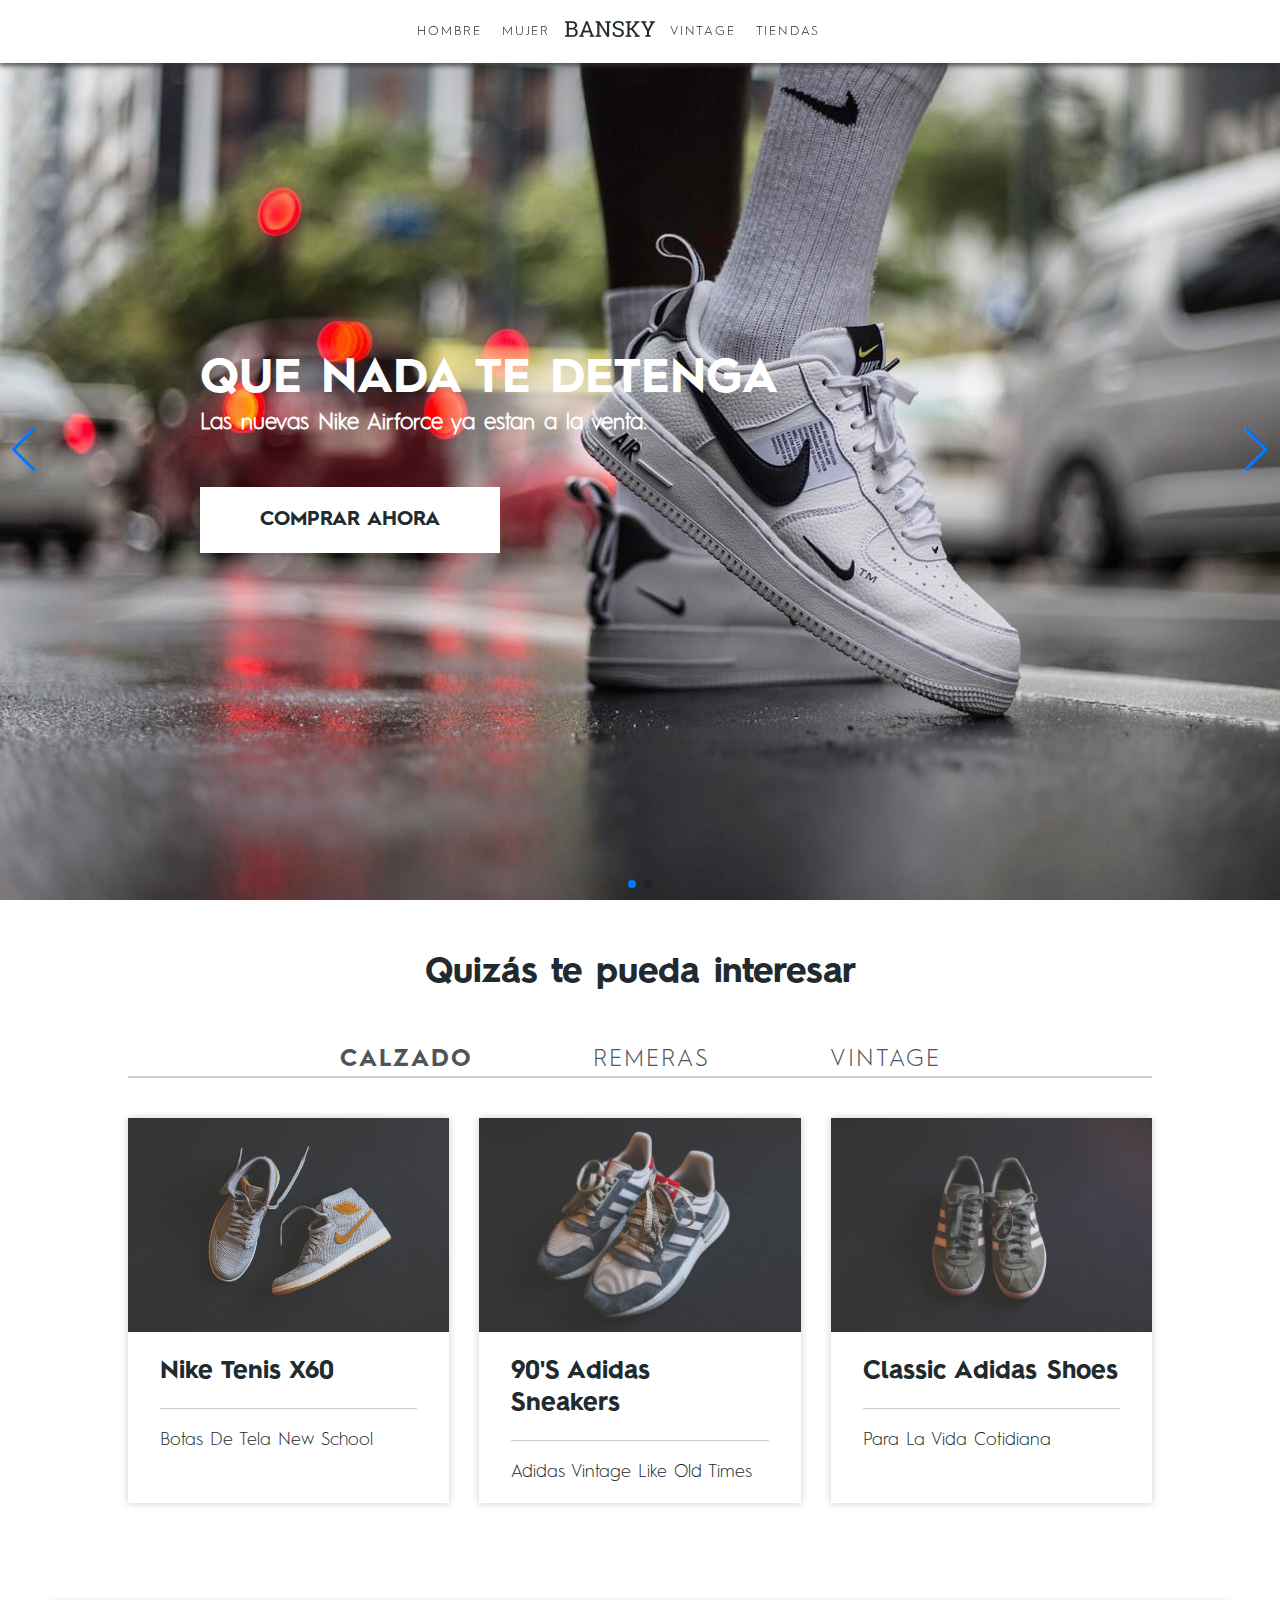
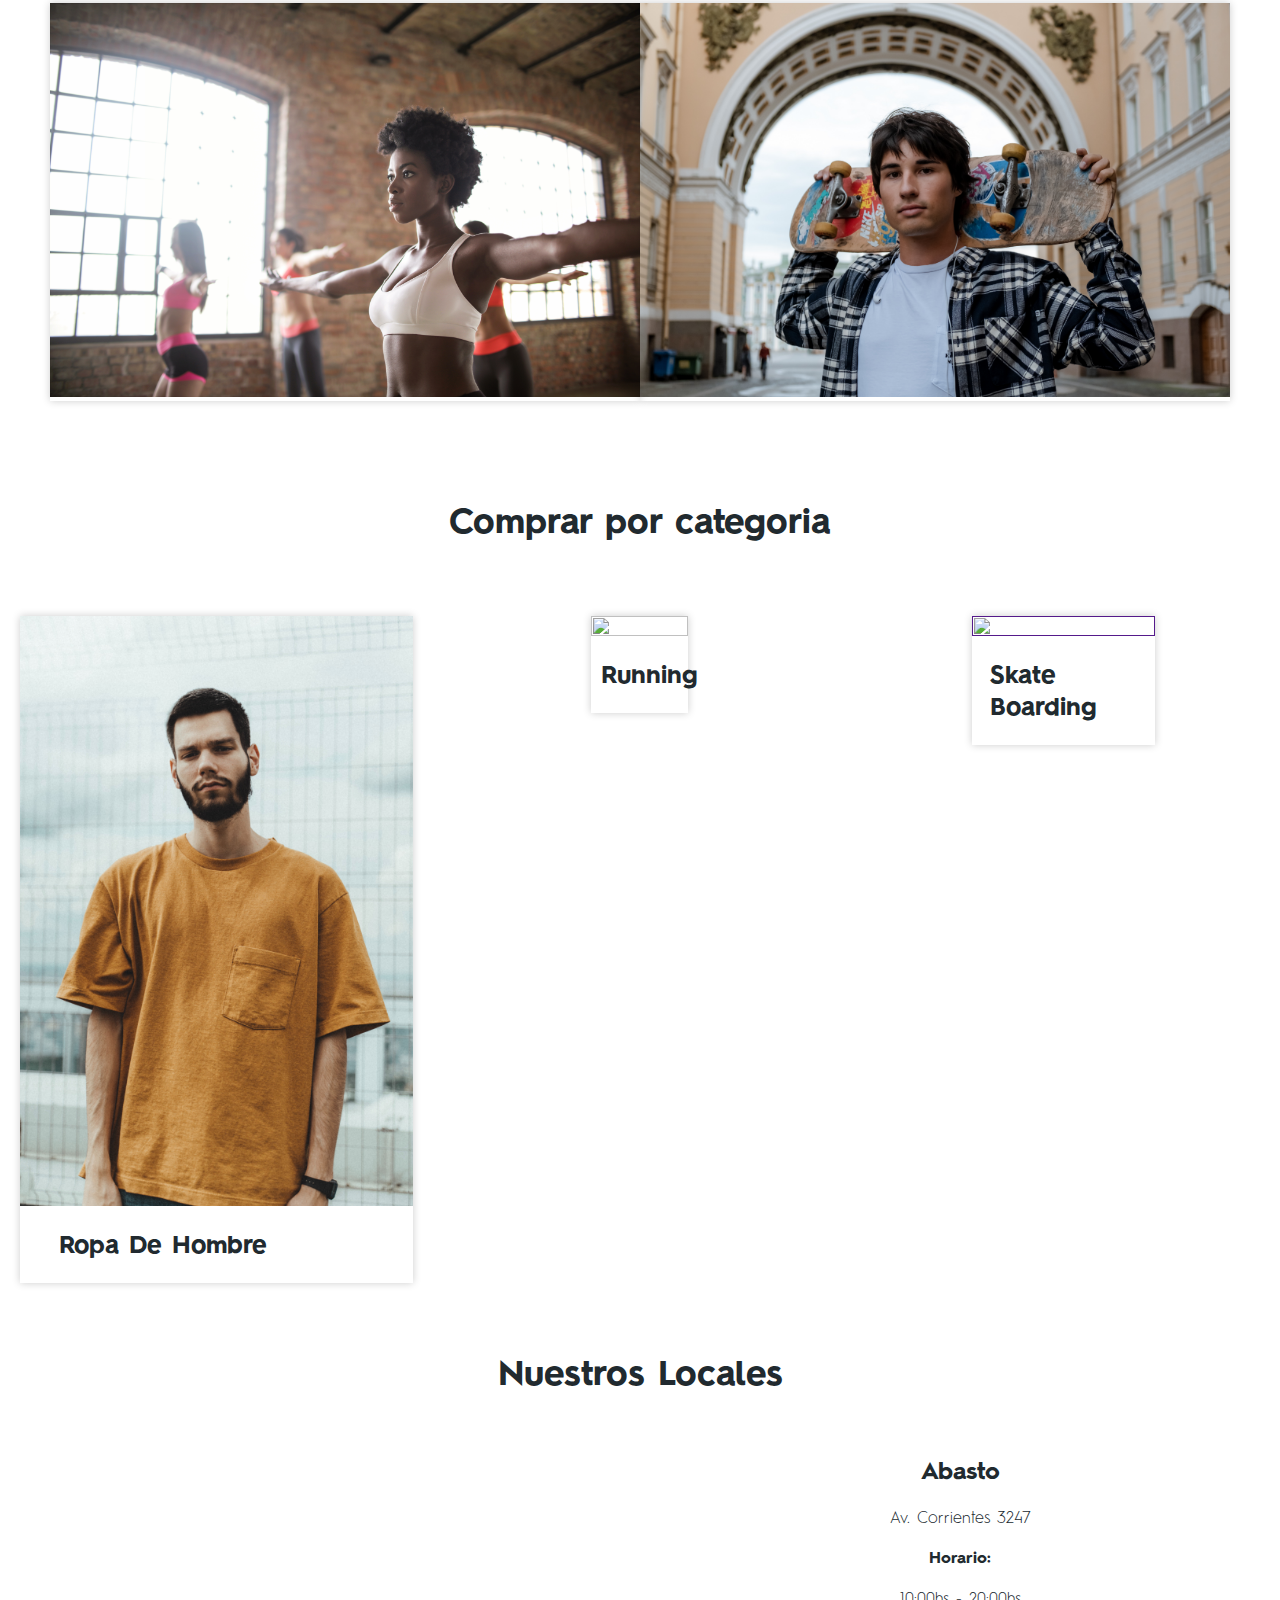
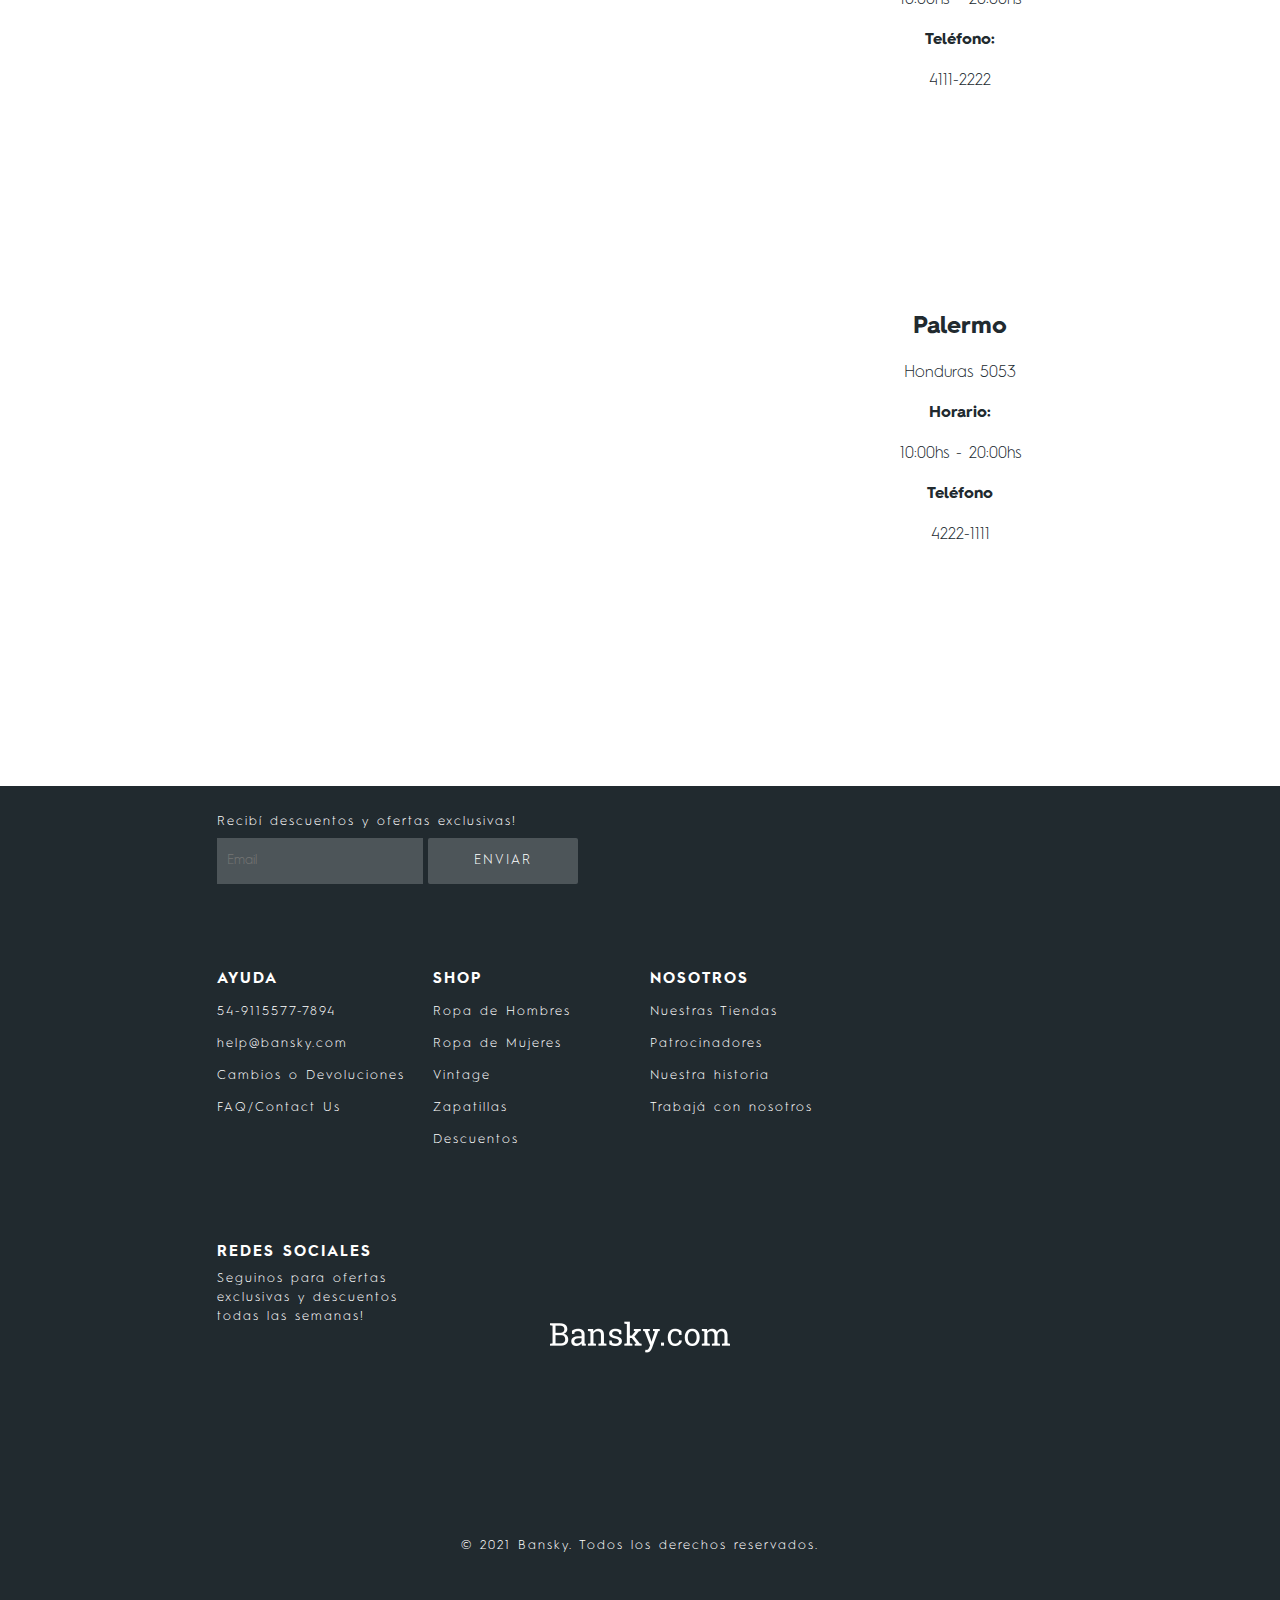
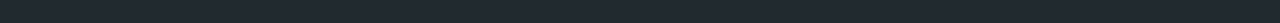
==== index.html @ 9a0356c2 "Archivos usados hasta ahora" ====
<!DOCTYPE html>
<html lang="es">

<head>
    <meta charset="UTF-8">
    <meta name="viewport" content="width=device-width, initial-scale=1.0">
    <link rel="stylesheet" href="https://unpkg.com/swiper/swiper-bundle.css" />
    <link rel="stylesheet" href="https://unpkg.com/swiper/swiper-bundle.min.css" />
    <link rel="stylesheet" href="https://pro.fontawesome.com/releases/v5.10.0/css/all.css"
        integrity="sha384-AYmEC3Yw5cVb3ZcuHtOA93w35dYTsvhLPVnYs9eStHfGJvOvKxVfELGroGkvsg+p" crossorigin="anonymous" />
    <link rel="stylesheet" href="styles/style.css">
    <link rel="stylesheet" href="https://use.fontawesome.com/releases/v5.15.2/css/all.css"
        integrity="sha384-vSIIfh2YWi9wW0r9iZe7RJPrKwp6bG+s9QZMoITbCckVJqGCCRhc+ccxNcdpHuYu" crossorigin="anonymous">
    <link rel="icon" href="img/favicon.ico" type="image/x-icon">

    <title>Bansky - Ropa Deportiva de Hombre y Mujer | Ropa Vintage</title>
</head>

<body>
    <header>
        <nav>
            <div class="burger">
                <i class="fas fa-bars"></i>
            </div>

            <div class="gender-wrapper">
                <ul>
                    <li class="list-toggle">
                        <a href="pages/men.html">Hombre</a>

                        <ul class="list-options">
                            <li>
                                <a href="pages/men.html"><img src="img/running-man.jpg" alt="" class="image-fit"></a>
                            </li>
                            <li>
                                <a href="pages/men.html">Calzado</a>
                                <ul>
                                    <li><a href="pages/men.html">Trainning</a></li>
                                    <li><a href="pages/men.html">Skate</a></li>
                                    <li><a href="pages/men.html">Ojotas</a></li>
                                </ul>
                            </li>
                            <li>
                                <a href="pages/men.html">Indumentaria</a>
                                <ul>
                                    <li><a href="pages/men.html">Remeras</a></li>
                                    <li><a href="pages/men.html">Camperas</a></li>
                                    <li><a href="pages/men.html">Musculosas</a></li>
                                    <li><a href="pages/men.html">Buzos</a></li>
                                    <li><a href="pages/men.html">Pantalones</a></li>
                                    <li><a href="pages/men.html">Shorts</a></li>
                                    <li><a href="pages/men.html"></a></li>
                                </ul>
                            </li>
                            <li>
                                <a href="v">Accesorios</a>
                                <ul>
                                    <li><a href="pages/men.html">Gorras</a></li>
                                    <li><a href="pages/men.html">Mochilas</a></li>
                                    <li><a href="pages/men.html">Relojes</a></li>
                                </ul>
                            </li>
                        </ul>
                    </li>

                    <li class="list-toggle">
                        <a href="pages/women.html">Mujer</a>
                        <ul class="list-options">
                            <li>
                                <a href="pages/women.html"><img src="img/running-woman.jpg" alt="" class="image-fit scale-image"></a>
                            </li>

                            <li>
                                <a href="pages/women.html">Calzado</a>
                                <ul>
                                    <li><a href="pages/women.html">Trainning</a></li>
                                    <li><a href="pages/women.html">Skate</a></li>
                                    <li><a href="pages/women.html">Ojotas</a></li>
                                </ul>
                            </li>
                            <li>
                                <a href="pages/women.html">Indumentaria</a>
                                <ul>
                                    <li><a href="pages/women.html">Remeras</a></li>
                                    <li><a href="pages/women.html">Camperas</a></li>
                                    <li><a href="pages/women.html">Musculosas</a></li>
                                    <li><a href="pages/women.html">Buzos</a></li>
                                    <li><a href="pages/women.html">Calzas</a></li>
                                    <li><a href="pages/women.html">Shorts</a></li>
                                    <li><a href="pages/women.html">Tops</a></li>
                                </ul>
                            </li>
                            <li>
                                <a href="pages/women.html">Accesorios</a>
                                <ul>
                                    <li><a href="pages/women.html">Gorras</a></li>
                                    <li><a href="pages/women.html">Mochilas</a></li>
                                    <li><a href="pages/women.html">Relojes</a></li>
                                </ul>
                            </li>
                        </ul>
                    </li>
                </ul>
            </div>
            <div class="logo-wrapper">
                <a href=""><img src="img/logo.png" alt="" width="100px"></a>
            </div>
            <div class="store-wrapper">
                <ul>
                    <li>
                        <a href="pages/vintage.html">Vintage</a>
                    </li>

                    <li>
                        <a href="#stores">Tiendas</a>
                    </li>
                </ul>
            </div>
            <!--<div class="mobile-nav">
                <div class="gender-wrapper mobile">
                    <ul>
                        <li class="list-toggle">
                            <a href="pages/men.html">Hombre</a>
    
                            <ul class="list-options">
                                <li>
                                    <a href=""><img src="img/running-man.jpg" alt="" class="image-fit"></a>
                                </li>
                                <li>
                                    <a href="#">Calzado</a>
                                    <ul>
                                        <li><a href="#">Trainning</a></li>
                                        <li><a href="#">Skate</a></li>
                                        <li><a href="#">Ojotas</a></li>
                                    </ul>
                                </li>
                                <li>
                                    <a href="#">Indumentaria</a>
                                    <ul>
                                        <li><a href="#">Remeras</a></li>
                                        <li><a href="#">Camperas</a></li>
                                        <li><a href="#">Musculosas</a></li>
                                        <li><a href="">Buzos</a></li>
                                        <li><a href="">Pantalones</a></li>
                                        <li><a href="">Shorts</a></li>
                                        <li><a href=""></a></li>
                                    </ul>
                                </li>
                                <li>
                                    <a href="#">Accesorios</a>
                                    <ul>
                                        <li><a href="#">Gorras</a></li>
                                        <li><a href="#">Mochilas</a></li>
                                        <li><a href="#">Relojes</a></li>
                                    </ul>
                                </li>
                            </ul>
                        </li>
    
                        <li class="list-toggle">
                            <a href="pages/women.html">Mujer</a>
                            <ul class="list-options">
                                <li>
                                    <a href=""><img src="img/running-woman.jpg" alt="" class="image-fit scale-image"></a>
                                </li>
    
                                <li>
                                    <a href="#">Calzado</a>
                                    <ul>
                                        <li><a href="#">Trainning</a></li>
                                        <li><a href="#">Skate</a></li>
                                        <li><a href="#">Ojotas</a></li>
                                    </ul>
                                </li>
                                <li>
                                    <a href="#">Indumentaria</a>
                                    <ul>
                                        <li><a href="#">Remeras</a></li>
                                        <li><a href="#">Camperas</a></li>
                                        <li><a href="#">Musculosas</a></li>
                                        <li><a href="">Buzos</a></li>
                                        <li><a href="">Calzas</a></li>
                                        <li><a href="">Shorts</a></li>
                                        <li><a href="">Tops</a></li>
                                    </ul>
                                </li>
                                <li>
                                    <a href="#">Accesorios</a>
                                    <ul>
                                        <li><a href="#">Gorras</a></li>
                                        <li><a href="#">Mochilas</a></li>
                                        <li><a href="#">Relojes</a></li>
                                    </ul>
                                </li>
                            </ul>
                        </li>
                    </ul>
                </div>
                <div class="store-wrapper mobile">
                    <ul>
                        <li>
                            <a href="pages/vintage.html">Vintage</a>
                        </li>
    
                        <li>
                            <a href="#stores">Tiendas</a>
                        </li>
                    </ul>
                </div>
            </div>-->
            <div class="icon-wrapper">
                <a href="pages/register.html"><i class="far fa-user"></i></a>
                <a href=""><i class="fas fa-shopping-cart"><span>0</span></i></a>
            </div>
            </div>

        </nav>
    </header>

    <div class="hero hero-index">
        <div class="hero-content-wrapper">
            <h2>
                Que nada te detenga
            </h2>
            <h4>
                Las nuevas Nike Airforce ya estan a la venta.
            </h4>
            <button type="button" class="btn btn-large">Comprar ahora</button>
        </div>
    </div>

    <main>
        <section class="main_product-wrapper">
            <h2>Quizás te pueda interesar</h2>
            <div class="product-options">
                <a href="#/" id="shoes" class="active">Calzado</a>
                <a href="#/" id="shirt">Remeras</a>
                <a href="#/" id="vintage">Vintage</a>
            </div>
            <div class="product-grid" id="shoesElements">

                <div class="card">
                    <div class="card-wrapper">

                        <div class="card-image">
                            <img src="img/product-shoes1.jpg" alt="" class="image-fit">
                            <a href="" class="btn btn-small">Comprar</a>
                        </div>
                        <div class="card-title">
                            <h4>Nike tenis X60</h4>
                        </div>
                        <div class="card-subtitle">
                            <p>Botas de tela new school</p>
                        </div>
                    </div>

                </div>

                <div class="card">
                    <div class="card-wrapper">

                        <div class="card-image">
                            <img src="img/product-shoes2.jpg" alt="" class="image-fit">
                            <a href="" class="btn btn-small">Comprar</a>
                        </div>
                        <div class="card-title">
                            <h4>90's Adidas Sneakers</h4>
                        </div>
                        <div class="card-subtitle">
                            <p>Adidas vintage like old times</p>
                        </div>
                    </div>

                </div>

                <div class="card">
                    <div class="card-wrapper">

                        <div class="card-image ">
                            <img src="img/product-shoes3.jpg" alt="" class="image-fit">
                            <a href="" class="btn btn-small">Comprar</a>
                        </div>
                        <div class="card-title">
                            <h4>Classic Adidas Shoes</h4>
                        </div>
                        <div class="card-subtitle">
                            <p>Para la vida cotidiana</p>
                        </div>
                    </div>

                </div>

            </div>

            <div class="product-grid disabled-grid" id="shirtElements">
                <div class="card">
                    <div class="card-wrapper">

                        <div class="card-image">
                            <img src="img/remera1.jpg" alt="" class="image-fit">
                            <a href="" class="btn btn-small">Comprar</a>
                        </div>
                        <div class="card-title">
                            <h4>Remera Nike Sportswear Remix</h4>
                        </div>
                        <div class="card-subtitle">
                            <p>Remera cómoda de algodon en todos los talles</p>
                        </div>
                    </div>

                </div>

                <div class="card">
                    <div class="card-wrapper">

                        <div class="card-image">
                            <img src="img/remera2.jpg" alt="" class="image-fit">
                            <a href="" class="btn btn-small">Comprar</a>
                        </div>
                        <div class="card-title">
                            <h4>Remera Nike Sportswear</h4>
                        </div>
                        <div class="card-subtitle">
                            <p>Prenda básica ideal para cualquier momento</p>
                        </div>
                    </div>

                </div>

                <div class="card">
                    <div class="card-wrapper">

                        <div class="card-image ">
                            <img src="img/REMERA3.jpg" alt="" class="image-fit">
                            <a href="" class="btn btn-small">Comprar</a>
                        </div>
                        <div class="card-title">
                            <h4>Remera Nike Sportswear</h4>
                        </div>
                        <div class="card-subtitle">
                            <p>Para lucir un look relajado y urbano</p>
                        </div>
                    </div>

                </div>
            </div>

            <div class="product-grid disabled-grid" id="vintageElements">
                <div class="card">
                    <div class="card-wrapper">

                        <div class="card-image">
                            <img src="img/vintage7.jpg" alt="" class="image-fit">
                            <a href="" class="btn btn-small">Comprar</a>
                        </div>
                        <div class="card-title">
                            <h4>Rompevientos Nike Vintage</h4>
                        </div>
                        <div class="card-subtitle">
                            <p>Campera de los Seattle SuperSonics</p>
                        </div>
                    </div>

                </div>

                <div class="card">
                    <div class="card-wrapper">

                        <div class="card-image">
                            <img src="img/vintage6.jpg" alt="" class="image-fit">
                            <a href="" class="btn btn-small">Comprar</a>
                        </div>
                        <div class="card-title">
                            <h4>Buzo Minnesota Vikings</h4>
                        </div>
                        <div class="card-subtitle">
                            <p>Buzo NFL Talle XL</p>
                        </div>
                    </div>

                </div>

                <div class="card">
                    <div class="card-wrapper">

                        <div class="card-image ">
                            <img src="img/vintage4.jpg" alt="" class="image-fit">
                            <a href="" class="btn btn-small">Comprar</a>
                        </div>
                        <div class="card-title">
                            <h4>Camperon Tommy Hilfiger</h4>
                        </div>
                        <div class="card-subtitle">
                            <p>Camperon reversible casi nuevo de Tommy</p>
                        </div>
                    </div>

                </div>
            </div>
        </section>

        <section class="secondary-hero">
            <div class="card">
                <div class="card-wrapper">
                    <div class="card-image">
                        <img src="img/left-image.jpg" alt="" class="image-fit">
                        <a href="pages/women.html" class="btn btn-medium">Shop women</a>
                    </div>
                </div>
                
            </div>
            <div class="card">
                <div class="card-wrapper">
                    <div class="card-image">
                        <img src="img/right-image.jpg" alt="" class="image-fit">
                        <a href="pages/men.html" class="btn btn-medium">Shop men</a>
                    </div>
                </div>
                
            </div>

        </section>

        <section class="carousel-container">
            <h2>Comprar por categoria</h2>
            </div>
            <!-- Swiper -->
            <div class="swiper-container">
                <div class="swiper-wrapper">
                    <div class="swiper-slide">
                        <div class="card">
                            <div class="card-wrapper">
                                <div class="card-image">
                                    <a href=""> <img src="img/man-apparel.jpg" alt="" class="image-fit"></a>
                                </div>
                                <div class="card-title">
                                    <h4>Ropa de hombre</h4>
                                </div>
                            </div>
                        </div>
                    </div>
                    <div class="swiper-slide">
                        <div class="card">
                            <div class="card-wrapper">
                                <div class="card-image">
                                    <a href="pages/vintage.html"><img
                                            src="img/pexels-muhammadtaha-ibrahim-ma'aji-4953484.jpg" alt=""
                                            class="image-fit"></a>
                                </div>
                                <div class="card-title">
                                    <h4>Running</h4>
                                </div>
                            </div>
                        </div>
                    </div>
                    <div class="swiper-slide">
                        <div class="card">
                            <div class="card-wrapper">
                                <div class="card-image">
                                    <a href=""> <img src="img/prueba.jpg" alt=""
                                            class="image-fit"></a>
                                </div>
                                <div class="card-title">
                                    <h4>Skate Boarding</h4>
                                </div>
                            </div>
                        </div>
                    </div>
                    <div class="swiper-slide">
                        <div class="card">
                            <div class="card-wrapper">
                                <div class="card-image">
                                    <a href=""> <img src="img/pexels-ralph-rabago-3214751.jpg" alt="" class="image-fit"></a>
                                </div>
                                <div class="card-title">
                                    <h4>Hoodies</h4>
                                </div>
                            </div>
                        </div>
                    </div>
                    <div class="swiper-slide">
                        <div class="card">
                            <div class="card-wrapper">
                                <div class="card-image">
                                    <a href=""> <img src="img/sports-adidas.jpg" alt="" class="image-fit"></a>
                                </div>
                                <div class="card-title">
                                    <h4>Adidas</h4>
                                </div>
                            </div>
                        </div>
                    </div>
                    <div class="swiper-slide">
                        <div class="card">
                            <div class="card-wrapper">
                                <div class="card-image">
                                    <a href=""> <img src="img/vintage.jpg" alt="" class="image-fit"></a>
                                </div>
                                <div class="card-title">
                                    <h4>Vintage</h4>
                                </div>
                            </div>
                        </div>
                    </div>
                </div>
                <!-- Add Pagination -->
                <div class="swiper-pagination"></div>
                <!-- Add Arrows -->
                <div class="swiper-button-next"></div>
                <div class="swiper-button-prev"></div>
            </div>
        </section>

        <section id="stores" class="store-section">
            <h2>Nuestros Locales</h2>
            <div class="store-container">
                <div class="google-maps">
                    <iframe
                        src="https://www.google.com/maps/embed?pb=!1m18!1m12!1m3!1d26272.520515476725!2d-58.429892302169144!3d-34.602516199409685!2m3!1f0!2f0!3f0!3m2!1i1024!2i768!4f13.1!3m3!1m2!1s0x95bcca8c854bd13f%3A0xfc0cf5c054da4aa1!2sAbasto%20Shopping!5e0!3m2!1ses!2sar!4v1612099761391!5m2!1ses!2sar"
                        width="600" height="450" frameborder="0" style="border:0;" allowfullscreen=""
                        aria-hidden="false" tabindex="0"></iframe>
                </div>
                <div class="store-info">
                    <h2>Abasto</h2>
                    <p>Av. Corrientes 3247</p>
                    <h4>Horario:</h4>
                    <p>10:00hs - 20:00hs</p>
                    <h4>Teléfono:</h4>
                    <p>4111-2222</p>
                </div>
                <div class="google-maps">
                    <iframe
                        src="https://www.google.com/maps/embed?pb=!1m18!1m12!1m3!1d3284.601960675217!2d-58.43264808477067!3d-34.58893688046334!2m3!1f0!2f0!3f0!3m2!1i1024!2i768!4f13.1!3m3!1m2!1s0x95bcca7542a48f87%3A0xc94c82d854ee1c65!2sSerrano%2C%20Buenos%20Aires!5e0!3m2!1ses!2sar!4v1612100433235!5m2!1ses!2sar"
                        width="600" height="450" frameborder="0" style="border:0;" allowfullscreen=""
                        aria-hidden="false" tabindex="0"></iframe>
                </div>
                <div class="store-info">
                    <h2>Palermo</h2>
                    <p>Honduras 5053</p>
                    <h4>Horario:</h4>
                    <p>10:00hs - 20:00hs</p>
                    <h4>Teléfono</h4>
                    <p>4222-1111</p>
                </div>
            </div>
        </section>
    </main>
    <footer>
        <div class="newsletter">
            <label for="email">Recibí descuentos y ofertas exclusivas!</label>
            <input type="text" id="email" placeholder="Email">
            <button type="button">Enviar</button>
        </div>

        <div class="footer-help">
            <h3>Ayuda</h3>
            <a href="">
                <p>54-9115577-7894</p>
            </a>
            <a href="">
                <p>help@bansky.com</p>
            </a>
            <a href="">
                <p>Cambios o Devoluciones</p>
            </a>
            <a href="">
                <p>FAQ/Contact Us</p>
            </a>
        </div>

        <div class="footer-shop">
            <h3>Shop</h3>
            <a href="">
                <p>Ropa de Hombres</p>
            </a>
            <a href="">
                <p>Ropa de Mujeres</p>
            </a>
            <a href="">
                <p>Vintage</p>
            </a>
            <a href="">
                <p>Zapatillas</p>
            </a>
            <a href="">
                <p>Descuentos</p>
            </a>
        </div>

        <div class="footer-social">
            <h3>Redes sociales</h3>
            <p>Seguinos para ofertas exclusivas y descuentos todas las semanas!</p>
            <a href=""><i class="fab fa-instagram"></i></a>
            <a href=""><i class="fab fa-twitter"></i></a>
            <a href=""><i class="fab fa-pinterest"></i></a>
        </div>



        <div class="footer-company">
            <h3>Nosotros</h3>
            <a href="">
                <p>Nuestras Tiendas</p>
            </a>
            <a href="">
                <p>Patrocinadores</p>
            </a>
            <a href="">
                <p>Nuestra historia</p>
            </a>
            <a href="">
                <p>Trabajá con nosotros</p>
            </a>
        </div>

        <div class="footer-logo">
            <a href=""><img src="img/logo-blanco.png" alt=""></a>
        </div>

        <div class="footer-copyright">
            <p>© 2021 Bansky. Todos los derechos reservados.</p>
        </div>
    </footer>
    <script src="js/switcher.js"></script>
    <script src="https://unpkg.com/swiper/swiper-bundle.js"></script>
    <script src="https://unpkg.com/swiper/swiper-bundle.min.js"></script>
    <script>
        var swiper = new Swiper('.swiper-container', {
            slidesPerView: 3,
            spaceBetween: 30,
            slidesPerGroup: 3,
            loop: true,
            loopFillGroupWithBlank: true,
            pagination: {
                el: '.swiper-pagination',
                clickable: true,
            },
            navigation: {
                nextEl: '.swiper-button-next',
                prevEl: '.swiper-button-prev',
            },
        });
    </script>
</body>

</html>
---- styles/style.css ----
@font-face {
  font-family: "Hurme Geometric Sans Bold";
  src: url("../fonts/HurmeGeometricSans2 Bold.otf");
}

@font-face {
  font-family: "Hurme Geometric Sans Light";
  src: url("../fonts/HurmeGeometricSans1 Light.otf");
}

header {
  width: 100%;
  position: relative;
}

header nav {
  z-index: 99;
  width: 100%;
  height: 7vh;
  background-color: #fff;
  position: fixed;
  display: -webkit-box;
  display: -ms-flexbox;
  display: flex;
  -webkit-box-pack: justify;
      -ms-flex-pack: justify;
          justify-content: space-between;
  -webkit-box-shadow: -1px 3px 5px 0px rgba(51, 50, 50, 0.75);
          box-shadow: -1px 3px 5px 0px rgba(51, 50, 50, 0.75);
  font-size: 0.8125rem;
  font-family: "Hurme Geometric Sans Light";
  /*.mobile-nav{
            display: none;
            @media (max-width:1000px){
                position: absolute;
                display: flex;
                flex-direction: column;
                justify-content: space-between;
                left: 0%;
                top: 50%;
                background-color: red;
                width: 80%;
                height: 30vh;
                .mobile > ul{
                    display: block;

                    &>li{
                        padding: 0px;
                    }
                    
                }
            }
        }*/
}

@media (max-width: 1000px) {
  header nav {
    /* .gender-wrapper, .store-wrapper{
                visibility: hidden;
                width: 0%;
            }*/
  }
}

header nav a {
  color: #212a2f;
}

header nav ul {
  display: -webkit-box;
  display: -ms-flexbox;
  display: flex;
  list-style: none;
}

header nav .gender-wrapper .list-toggle, header nav .store-wrapper {
  text-transform: uppercase;
  letter-spacing: 1.8px;
}

header nav .gender-wrapper a, header nav .store-wrapper a {
  margin: 0px 10px;
}

header nav .gender-wrapper a:hover, header nav .store-wrapper a:hover {
  text-decoration: underline;
}

header nav .gender-wrapper {
  width: 100%;
  display: -webkit-box;
  display: -ms-flexbox;
  display: flex;
  -webkit-box-align: center;
      -ms-flex-align: center;
          align-items: center;
  -webkit-box-pack: end;
      -ms-flex-pack: end;
          justify-content: flex-end;
}

header nav .gender-wrapper .list-options {
  display: none;
  position: absolute;
  height: 40vh;
  width: 100%;
  padding-top: 20px;
  text-align: start;
  font-size: 1.2rem;
  font-family: "Hurme Geometric Sans Bold";
  -webkit-box-shadow: -1px 3px 5px 0px rgba(51, 50, 50, 0.75);
          box-shadow: -1px 3px 5px 0px rgba(51, 50, 50, 0.75);
  -webkit-animation: drop 800ms ease;
          animation: drop 800ms ease;
}

header nav .gender-wrapper .list-options > li:first-child {
  text-align: center;
  margin: auto;
  width: 80%;
}

header nav .gender-wrapper .list-options > li:last-child {
  margin-left: 50px;
}

header nav .gender-wrapper .list-options ul {
  display: -webkit-box;
  display: -ms-flexbox;
  display: flex;
  -webkit-box-orient: vertical;
  -webkit-box-direction: normal;
      -ms-flex-direction: column;
          flex-direction: column;
  -ms-flex-line-pack: center;
      align-content: center;
  text-align: start;
  font-size: 0.9rem;
  font-family: "Hurme Geometric Sans Light";
  margin-top: 20px;
  text-transform: capitalize;
}

header nav .gender-wrapper .list-toggle {
  padding: 20px 0;
}

header nav .gender-wrapper ul .list-toggle:hover .list-options {
  display: -ms-grid;
  display: grid;
  -ms-grid-columns: 2fr 1fr 1fr 1fr 2fr;
      grid-template-columns: 2fr 1fr 1fr 1fr 2fr;
  background-color: #fff;
  -webkit-transition: 1s;
  transition: 1s;
  top: 60px;
  left: 0;
  overflow: hidden;
}

header nav .logo-wrapper {
  display: -webkit-box;
  display: -ms-flexbox;
  display: flex;
  -webkit-box-align: center;
      -ms-flex-align: center;
          align-items: center;
}

header nav .store-wrapper {
  display: none;
  width: 100%;
  display: -webkit-box;
  display: -ms-flexbox;
  display: flex;
  -webkit-box-align: center;
      -ms-flex-align: center;
          align-items: center;
}

header nav .icon-wrapper, header nav .burger {
  display: -webkit-box;
  display: -ms-flexbox;
  display: flex;
  -webkit-box-align: center;
      -ms-flex-align: center;
          align-items: center;
  margin-right: 20px;
}

header nav .icon-wrapper i, header nav .burger i {
  color: #000;
  font-size: 1.875rem;
  margin: 10px;
  position: relative;
}

header nav .icon-wrapper i span, header nav .burger i span {
  font-size: 0.8125rem;
  font-family: "Hurme Geometric Sans Bold";
  color: #fff;
  position: absolute;
  left: 48%;
  top: 16%;
}

header nav .burger {
  cursor: pointer;
}

@media (min-width: 1001px) {
  header nav .burger {
    display: none;
  }
}

.hero {
  width: 100%;
  height: 100vh;
  display: -webkit-box;
  display: -ms-flexbox;
  display: flex;
  -webkit-box-align: center;
      -ms-flex-align: center;
          align-items: center;
  background-repeat: no-repeat;
  background-size: cover;
}

@media (max-width: 1000px) {
  .hero {
    background-position: center;
    text-align: center;
  }
}

.hero-content-wrapper {
  margin-left: 200px;
}

@media (max-width: 1000px) {
  .hero-content-wrapper {
    margin: auto;
  }
}

.hero-content-wrapper h2, .hero-content-wrapper h4 {
  color: #fff;
  -webkit-animation: drop 1000ms ease-in-out;
          animation: drop 1000ms ease-in-out;
}

.hero-content-wrapper h2 {
  text-transform: uppercase;
  font-size: 3rem;
  font-family: "Hurme Geometric Sans Bold";
}

.hero-content-wrapper h4 {
  font-size: 1.375rem;
  font-family: "Hurme Geometric Sans Light";
}

.hero-content-wrapper .btn {
  margin-top: 50px;
  -webkit-animation: drop 1000ms ease-in-out;
          animation: drop 1000ms ease-in-out;
}

.hero-index {
  background-image: url(../img/hero-image.jpg);
}

.hero-vintage {
  background-image: url(../img/michael-jordan.png);
}

.hero-vintage h2 {
  text-transform: uppercase;
  font-size: 3rem;
  font-family: "Hurme Geometric Sans Bold";
  background: #222184;
  background: radial-gradient(circle, #222184 0%, #b93750 48%, #fac59f 100%);
}

.hero-vintage .btn {
  color: #fff;
  background: #222184;
  background: radial-gradient(circle, #222184 0%, #b93750 48%, #fac59f 100%);
}

.hero-vintage .btn:hover {
  background: #222184;
  background: radial-gradient(circle, #fac59f 0%, #b93750 48%, #222184 100%);
}

.main_product-wrapper {
  width: 80%;
  margin: 50px auto;
  text-align: center;
}

@media (max-width: 1000px) {
  .main_product-wrapper {
    width: 100%;
  }
}

.main_product-wrapper .product-options {
  display: -webkit-box;
  display: -ms-flexbox;
  display: flex;
  -webkit-box-pack: center;
      -ms-flex-pack: center;
          justify-content: center;
  border-bottom: 2px solid #ccc;
  margin: 40px auto;
}

.main_product-wrapper .product-options a {
  font-size: 1.5rem;
  font-family: "Hurme Geometric Sans Light";
  margin: 0 60px;
  letter-spacing: 2px;
  color: #4d5559;
  text-transform: uppercase;
  -webkit-transition: 300ms ease;
  transition: 300ms ease;
}

@media (max-width: 1000px) {
  .main_product-wrapper .product-options a {
    font-size: 1rem;
    -webkit-box-pack: justify;
        -ms-flex-pack: justify;
            justify-content: space-between;
    margin: auto;
  }
}

.main_product-wrapper .product-options a:hover {
  color: #212a2f;
  font-family: "Hurme Geometric Sans Bold";
  -webkit-transition: 300ms ease;
  transition: 300ms ease;
}

.main_product-wrapper .product-options .active {
  font-family: "Hurme Geometric Sans Bold";
}

.main_product-wrapper .product-grid {
  display: -ms-grid;
  display: grid;
  -ms-grid-columns: (1fr)[3];
      grid-template-columns: repeat(3, 1fr);
  gap: 30px;
  -webkit-animation: opacity 500ms ease-in-out;
          animation: opacity 500ms ease-in-out;
}

@media (max-width: 1000px) {
  .main_product-wrapper .product-grid {
    display: block;
  }
  .main_product-wrapper .product-grid .card {
    margin-bottom: 50px;
  }
}

.main_product-wrapper .disabled-grid {
  display: none;
}

.secondary-hero {
  display: -ms-grid;
  display: grid;
  -ms-grid-columns: (1fr)[2];
      grid-template-columns: repeat(2, 1fr);
  padding: 50px;
}

@media (max-width: 1000px) {
  .secondary-hero {
    display: block;
    padding: 0px;
  }
}

.store-container {
  display: -ms-grid;
  display: grid;
  -ms-grid-columns: (1fr)[2];
      grid-template-columns: repeat(2, 1fr);
  text-align: center;
  margin: 30px 0px;
  -webkit-animation: drop 800ms ease;
          animation: drop 800ms ease;
}

@media (max-width: 1000px) {
  .store-container {
    display: block;
  }
  .store-container iframe {
    width: 100%;
  }
}

.store-container .store-info {
  text-align: center;
  color: #212a2f;
  font-family: "Hurme Geometric Sans Light";
}

.store-container .store-info h2, .store-container .store-info h4 {
  font-family: "Hurme Geometric Sans Bold";
}

.store-container .store-info > * {
  padding: 10px;
}

* {
  margin: 0;
  padding: 0;
  -webkit-box-sizing: border-box;
          box-sizing: border-box;
}

a {
  text-decoration: none;
}

section > h2 {
  font-size: 2.1875rem;
  font-family: "Hurme Geometric Sans Bold";
  margin: 50px 0;
  color: #212a2f;
  text-align: center;
}

.btn {
  display: inline-block;
  padding: 20px 0px;
  color: #212a2f;
  font-size: 20px;
  font-family: "Hurme Geometric Sans Bold";
  background-color: #fff;
  -webkit-transition: 300ms ease;
  transition: 300ms ease;
  text-transform: uppercase;
  text-align: center;
  border: none;
  cursor: pointer;
}

.btn-small {
  width: 200px;
  text-align: center;
}

@media (max-width: 1000px) {
  .btn-small {
    font-size: 10px;
  }
}

.btn-medium {
  width: 250px;
}

@media (max-width: 1000px) {
  .btn-medium {
    font-size: 12px;
  }
}

.btn-large {
  width: 300px;
}

@media (max-width: 1000px) {
  .btn-large {
    font-size: 15px;
  }
}

.btn:hover {
  background-color: #212a2f;
  color: #fff;
  text-decoration: none;
}

.image-fit {
  -o-object-fit: contain;
     object-fit: contain;
  width: 100%;
  height: 100%;
}

.card {
  -webkit-box-shadow: 0px 0px 8px 0px rgba(0, 0, 0, 0.2);
          box-shadow: 0px 0px 8px 0px rgba(0, 0, 0, 0.2);
}

.card .card-wrapper {
  height: auto;
}

.card .card-image {
  overflow: hidden;
  position: relative;
}

.card .card-image .btn {
  opacity: 0;
  position: absolute;
}

.card .card-image .btn-small {
  left: 50%;
  top: 50%;
  -webkit-transform: translate(-50%, -50%);
          transform: translate(-50%, -50%);
}

.card .card-image .btn-medium {
  left: 50%;
  top: 50%;
  -webkit-transform: translate(-50%, -50%);
          transform: translate(-50%, -50%);
}

.card .card-image:hover .btn {
  opacity: 1;
}

.card .card-image img {
  -webkit-transition: 300ms ease-out;
  transition: 300ms ease-out;
}

.card .card-image img:hover {
  -webkit-transform: scale(1.3);
          transform: scale(1.3);
  -webkit-filter: grayscale(0.8);
          filter: grayscale(0.8);
}

.card .card-title, .card .card-subtitle {
  width: 80%;
  margin: auto;
  padding: 20px 0px;
  text-align: start;
  color: #212a2f;
  text-transform: capitalize;
}

.card .card-title {
  font-size: 1.5625rem;
  font-family: "Hurme Geometric Sans Bold";
}

@media (max-width: 1000px) {
  .card .card-title {
    font-size: 15px;
  }
}

.card .card-subtitle {
  font-size: 1.1rem;
  font-family: "Hurme Geometric Sans Light";
  border-top: 1px solid #ccc;
}

@-webkit-keyframes drop {
  0% {
    opacity: 0;
    -webkit-transform: translateY(-100px);
            transform: translateY(-100px);
  }
  100% {
    opacity: 1;
    -webkit-transform: translateY(0px);
            transform: translateY(0px);
  }
}

@keyframes drop {
  0% {
    opacity: 0;
    -webkit-transform: translateY(-100px);
            transform: translateY(-100px);
  }
  100% {
    opacity: 1;
    -webkit-transform: translateY(0px);
            transform: translateY(0px);
  }
}

@-webkit-keyframes opacity {
  from {
    opacity: 0;
  }
  to {
    opacity: 1;
  }
}

@keyframes opacity {
  from {
    opacity: 0;
  }
  to {
    opacity: 1;
  }
}

.swiper-container {
  width: 100%;
  height: 100%;
  padding: 20px;
}

.swiper-slide {
  text-align: center;
  font-size: 18px;
  background: #fff;
  /* Center slide text vertically */
  display: -webkit-box;
  display: -ms-flexbox;
  display: flex;
  -webkit-box-pack: center;
  -ms-flex-pack: center;
  justify-content: center;
  -webkit-box-align: center;
  -ms-flex-align: center;
  align-items: center;
}

footer {
  height: 93vh;
  width: 100%;
  display: -ms-grid;
  display: grid;
  -ms-grid-columns: (1fr)[6];
      grid-template-columns: repeat(6, 1fr);
  gap: 20px;
  padding-top: 20px;
  background-color: #212a2f;
  font-family: "Hurme Geometric Sans Light";
  font-size: 0.8rem;
  line-height: 2rem;
}

@media (max-width: 1000px) {
  footer {
    display: block;
    text-align: center;
    -ms-flex-item-align: center;
        -ms-grid-row-align: center;
        align-self: center;
    height: auto;
  }
  footer h3 {
    margin-top: 50px;
  }
}

footer a, footer h3, footer p, footer label, footer button {
  color: #fff;
  letter-spacing: 2px;
}

footer h3 {
  font-family: "Hurme Geometric Sans Bold";
  text-transform: uppercase;
}

footer input, footer button {
  display: inline-block;
  padding: 15px 10px;
  background-color: #4d5559;
  border: none;
  -webkit-transition: all 300ms ease;
  transition: all 300ms ease;
  color: #fff;
  font-family: "Hurme Geometric Sans Light";
}

footer input {
  width: 50%;
  outline: none;
}

footer button {
  width: 150px;
  border-radius: 2px;
  cursor: pointer;
  text-transform: uppercase;
}

footer button:hover {
  background-color: #fff;
  color: #212a2f;
}

footer .newsletter {
  -ms-grid-column: 2;
  -ms-grid-column-span: 2;
  grid-column: 2 / span 2;
}

footer .newsletter label {
  display: block;
}

footer .footer-help {
  -ms-grid-row: 2;
  grid-row: 2;
  -ms-grid-column: 2;
  grid-column: 2;
}

footer .footer-shop {
  -ms-grid-column: 3;
  grid-column: 3;
  -ms-grid-row: 2;
  grid-row: 2;
}

footer .footer-social {
  -ms-grid-column: 2;
  grid-column: 2;
  -ms-grid-row: 3;
  grid-row: 3;
}

footer .footer-social p {
  line-height: 1.2rem;
}

footer .footer-social .fab {
  margin-top: 20px;
  margin-right: 20px;
  font-size: 1.5rem;
}

footer .footer-copyright {
  -ms-grid-column: 3;
  -ms-grid-column-span: 2;
  grid-column: 3 / span 2;
  -ms-grid-row: 4;
  grid-row: 4;
  text-align: center;
}

footer .footer-company {
  -ms-grid-column: 4;
  grid-column: 4;
  -ms-grid-row: 2;
  grid-row: 2;
}

footer .footer-logo {
  -ms-grid-column: 3;
  -ms-grid-column-span: 2;
  grid-column: 3 / span 2;
  -ms-grid-row: 3;
  grid-row: 3;
  text-align: center;
}

.login-wrapper {
  height: 100vh;
  display: -ms-grid;
  display: grid;
  -ms-grid-columns: (1fr)[4];
      grid-template-columns: repeat(4, 1fr);
  gap: 100px;
  -webkit-box-align: center;
      -ms-flex-align: center;
          align-items: center;
  font-family: "Hurme Geometric Sans Light";
  background-color: #f1ebe7;
  -webkit-animation: drop 1000ms ease;
          animation: drop 1000ms ease;
}

@media (max-width: 1000px) {
  .login-wrapper {
    display: block;
    height: auto;
    padding-top: 100px;
  }
  .login-wrapper .login h2, .login-wrapper .register h2 {
    font-size: 1rem;
    text-align: center;
  }
}

.login-wrapper .login {
  -ms-grid-column: 2;
  grid-column: 2;
  margin-bottom: 20px;
}

.login-wrapper .register {
  -ms-grid-column: 3;
  grid-column: 3;
}

.login-wrapper form {
  text-transform: uppercase;
}

@media (max-width: 1000px) {
  .login-wrapper form {
    margin: auto;
    width: 50%;
  }
}

.login-wrapper form > * {
  display: block;
}

.login-wrapper form h2 {
  font-family: "Hurme Geometric Sans Bold";
  margin-bottom: 20px;
  letter-spacing: 2px;
}

.login-wrapper form label, .login-wrapper form span {
  font-size: 0.8rem;
  letter-spacing: 1px;
}

.login-wrapper form button, .login-wrapper form input {
  margin-bottom: 20px;
  padding: 20px;
  width: 100%;
}

.login-wrapper form button {
  background-color: #212a2f;
  color: #fff;
  border: 2px solid #f1ebe7;
}

.login-wrapper form button:hover {
  background-color: #f1ebe7;
  color: #212a2f;
  border: 2px solid #212a2f;
}

.login-wrapper form input {
  font-family: "Hurme Geometric Sans Light";
  outline: none;
}

.login-wrapper form span {
  text-align: center;
  text-transform: initial;
}

.login-wrapper form span a {
  color: #212a2f;
  text-decoration: underline;
}

.gallery {
  display: -ms-grid;
  display: grid;
  -ms-grid-columns: 200px 1fr;
      grid-template-columns: 200px 1fr;
  min-height: 100vh;
  position: relative;
  padding: 50px 150px;
}

@media (max-width: 1500px) {
  .gallery {
    padding: 10px;
    -ms-grid-columns: 1fr;
        grid-template-columns: 1fr;
  }
}

.gallery h2 {
  grid-column: span 3;
}

.gallery-aside {
  -ms-grid-column: 1;
  grid-column: 1;
  top: 0;
  display: -webkit-box;
  display: -ms-flexbox;
  display: flex;
  -webkit-box-orient: vertical;
  -webkit-box-direction: normal;
      -ms-flex-direction: column;
          flex-direction: column;
  background-color: #fff;
}

@media (max-width: 800px) {
  .gallery-aside {
    display: block;
    grid-column: span 4;
    -webkit-box-orient: horizontal;
    -webkit-box-direction: normal;
        -ms-flex-direction: row;
            flex-direction: row;
  }
  .gallery-aside h3 {
    text-align: center;
  }
  .gallery-aside ul {
    display: -webkit-box;
    display: -ms-flexbox;
    display: flex;
    -ms-flex-pack: distribute;
        justify-content: space-around;
  }
}

.gallery-aside h3 {
  font-family: "Hurme Geometric Sans Bold";
  text-transform: uppercase;
}

.gallery-aside ul {
  padding-bottom: 10px;
  list-style: none;
  font-family: "Hurme Geometric Sans Light";
}

.gallery-aside ul a {
  color: #000;
  line-height: 2;
}

.gallery-aside ul a:hover {
  color: #4d5559;
  text-decoration: underline;
}

.gallery-products {
  display: -ms-grid;
  display: grid;
  -ms-grid-columns: (1fr)[3];
      grid-template-columns: repeat(3, 1fr);
  gap: 10px;
}

@media (max-width: 800px) {
  .gallery-products {
    -ms-grid-columns: (1fr)[2];
        grid-template-columns: repeat(2, 1fr);
  }
}

.gallery-products .card-title {
  font-family: "Hurme Geometric Sans Light";
  font-size: 1.3rem;
}

@media (max-width: 1000px) {
  .gallery-products .card-title {
    font-size: 1rem;
  }
}

.gallery-products .card-subtitle {
  display: -webkit-box;
  display: -ms-flexbox;
  display: flex;
  -ms-flex-pack: distribute;
      justify-content: space-around;
  -webkit-box-align: center;
      -ms-flex-align: center;
          align-items: center;
  font-family: "Hurme Geometric Sans Bold";
  font-size: 1.5rem;
}

@media (max-width: 1000px) {
  .gallery-products .card-subtitle {
    font-size: 1.2rem;
  }
}

.gallery-products .card-subtitle .btn {
  background-color: #212a2f;
  color: #fff;
  border: 2px solid #212a2f;
}

@media (max-width: 1000px) {
  .gallery-products .card-subtitle .btn {
    width: 50%;
  }
}

.gallery-products .card-subtitle .btn:hover {
  background-color: #fff;
  color: #212a2f;
}
/*# sourceMappingURL=style.css.map */
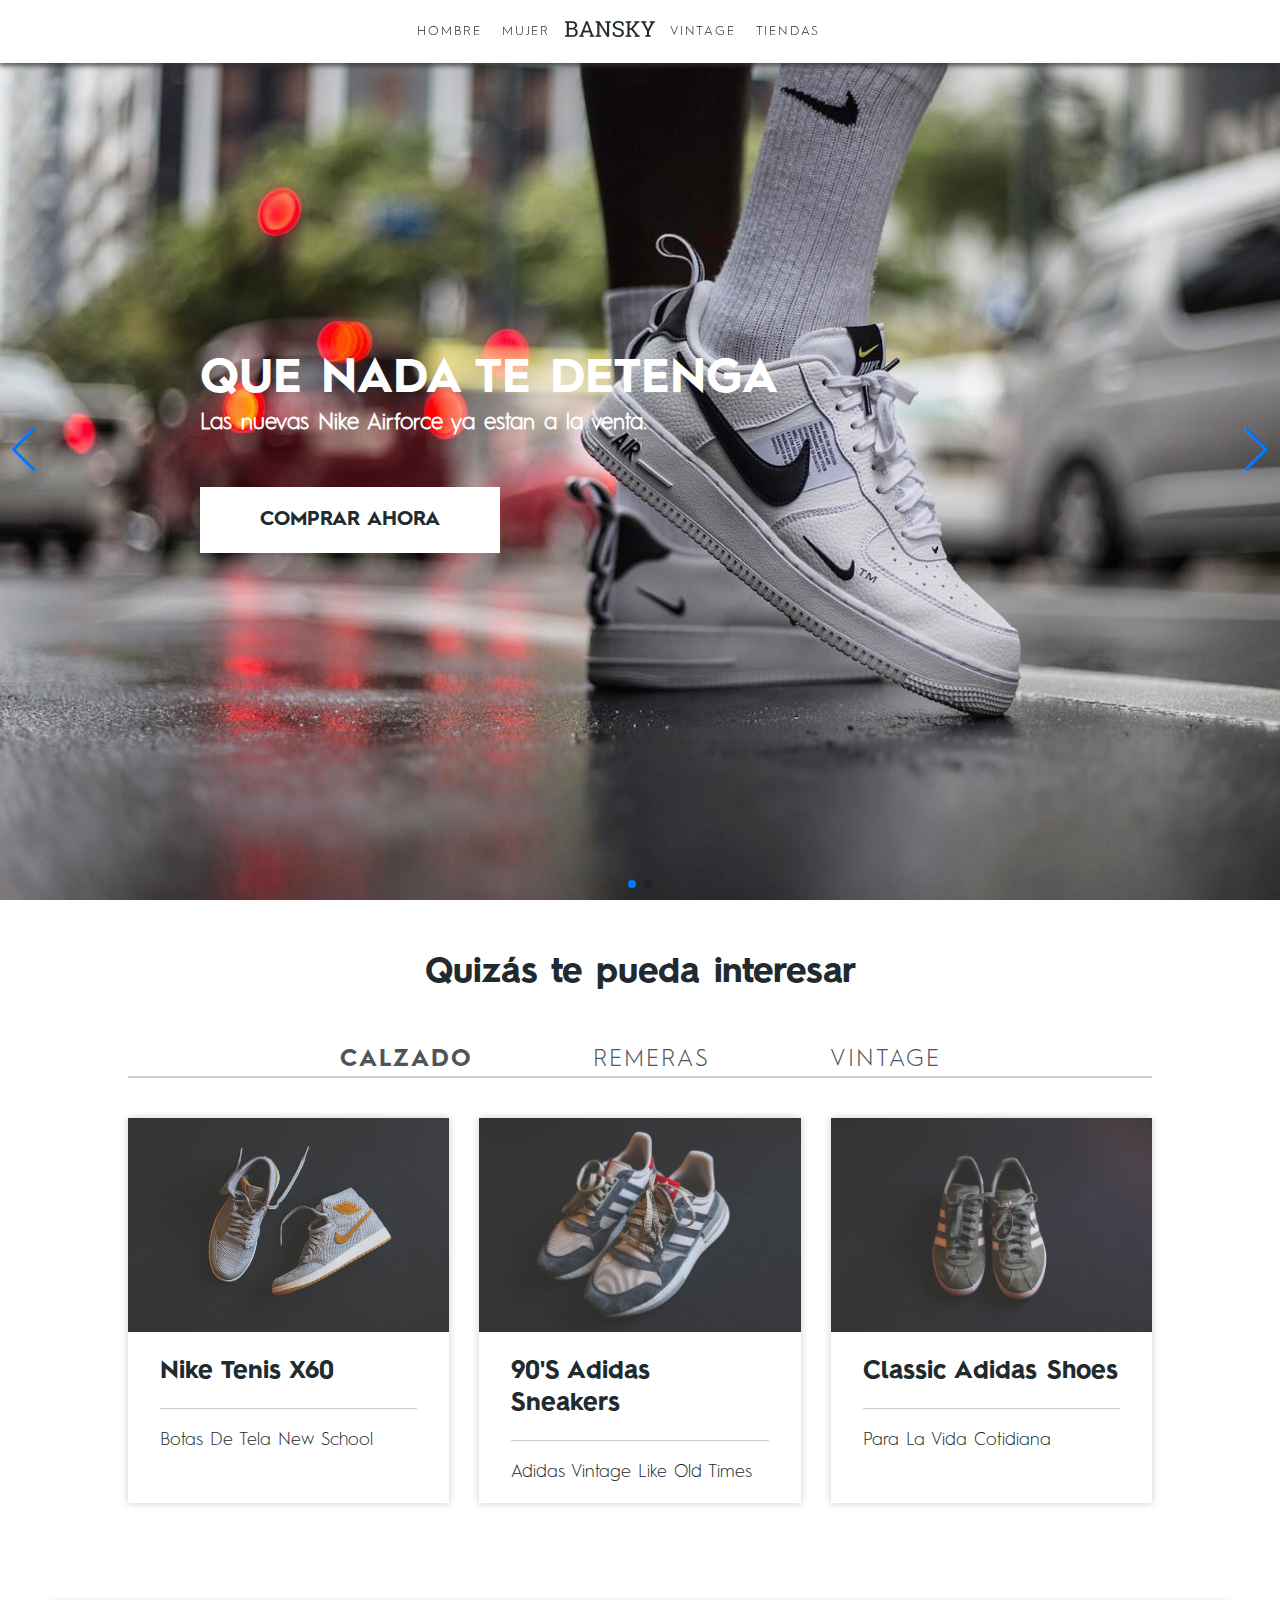
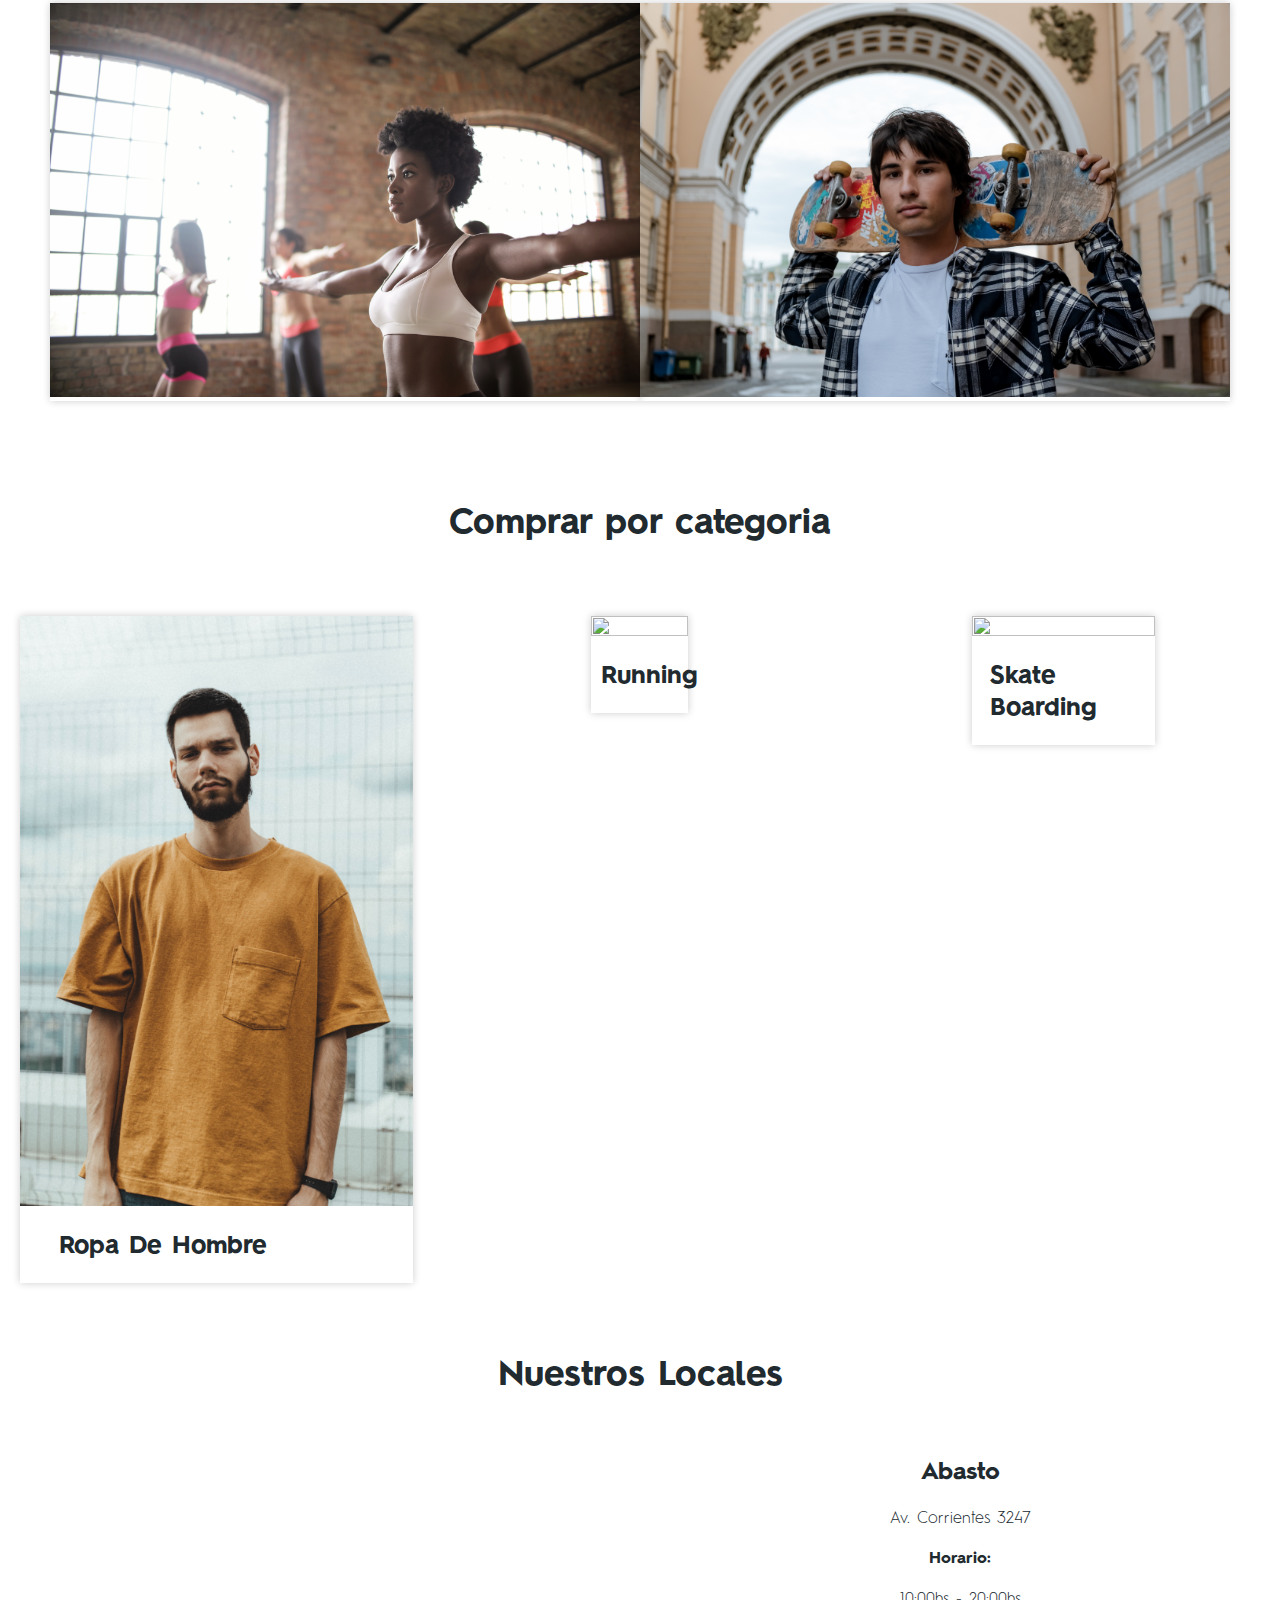
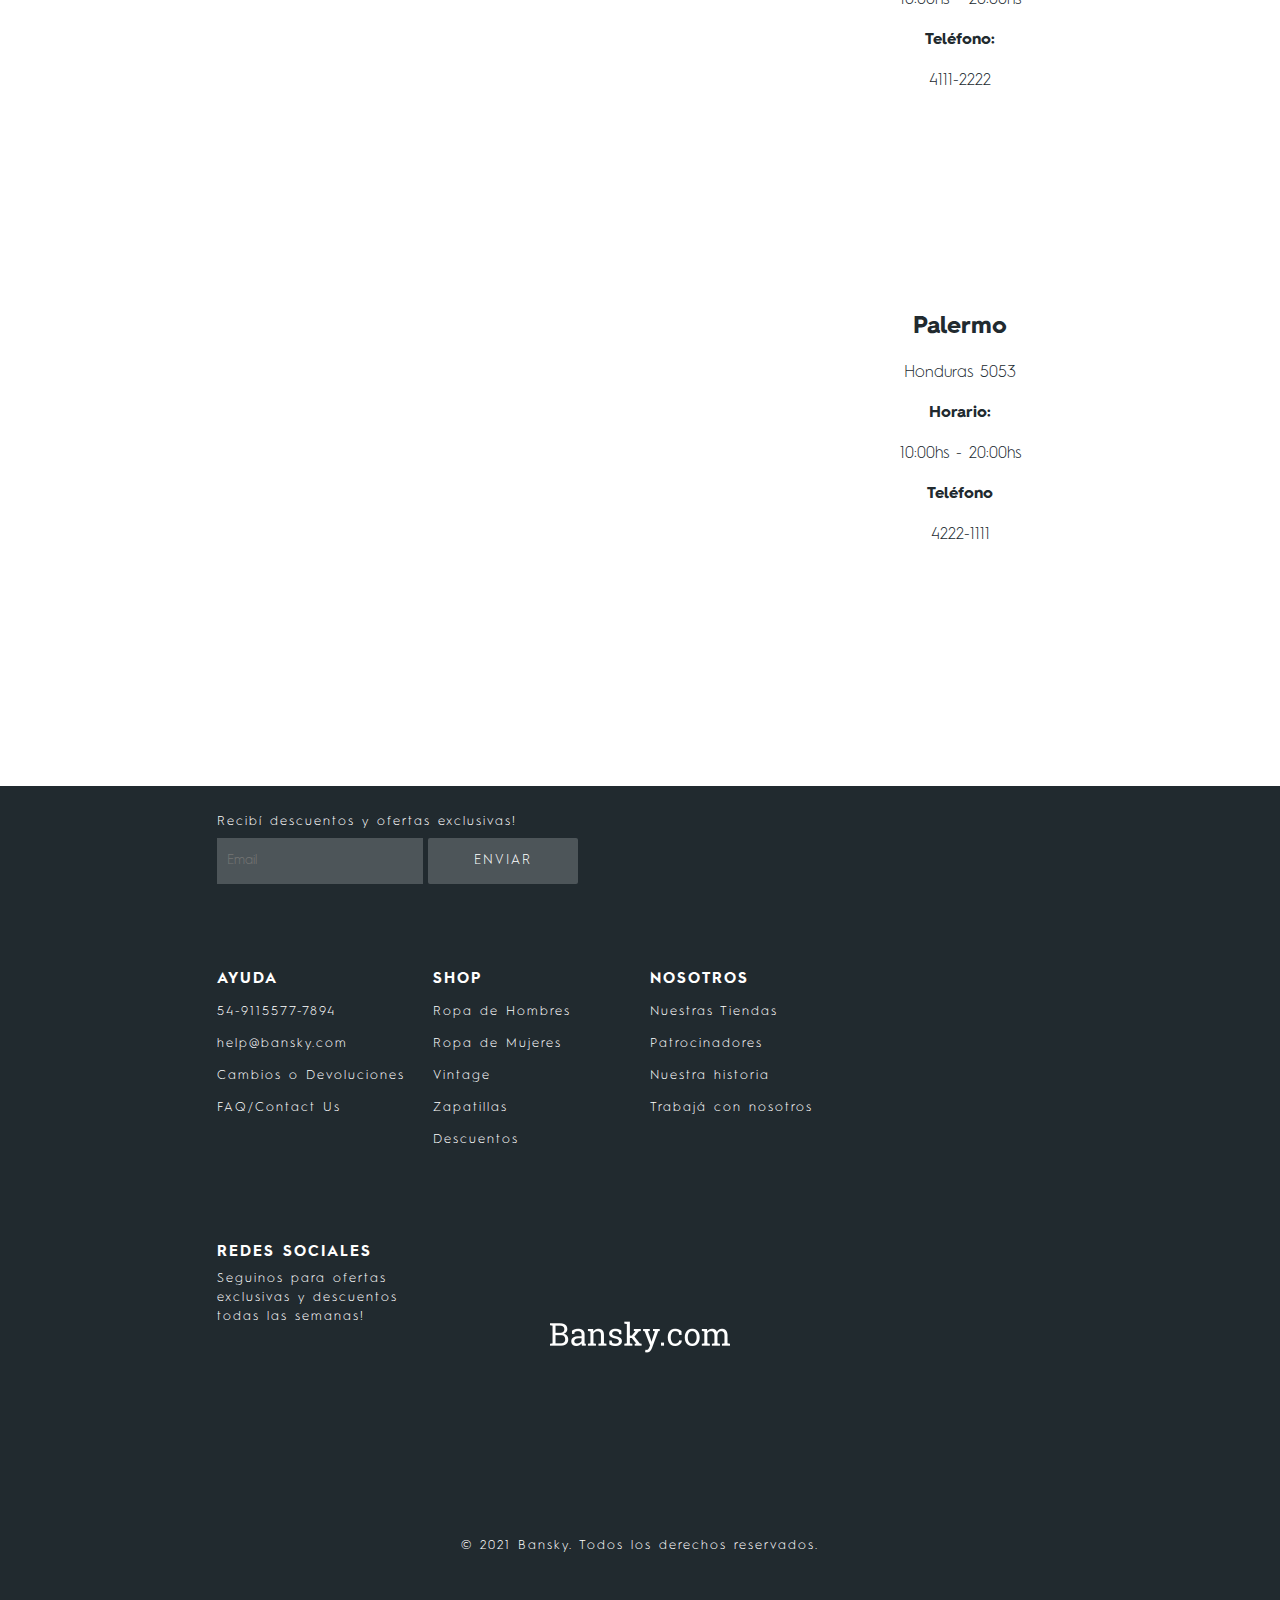
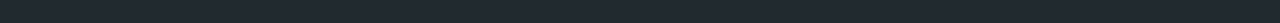
==== commit b9be4d1c: "Actualizando los links de cada page" ====
--- a/index.html
+++ b/index.html
@@ -67,7 +67,8 @@
                         <a href="pages/women.html">Mujer</a>
                         <ul class="list-options">
                             <li>
-                                <a href="pages/women.html"><img src="img/running-woman.jpg" alt="" class="image-fit scale-image"></a>
+                                <a href="pages/women.html"><img src="img/running-woman.jpg" alt=""
+                                        class="image-fit scale-image"></a>
                             </li>
 
                             <li>
@@ -103,7 +104,7 @@
                 </ul>
             </div>
             <div class="logo-wrapper">
-                <a href=""><img src="img/logo.png" alt="" width="100px"></a>
+                <a href="index.html"><img src="img/logo.png" alt="" width="100px"></a>
             </div>
             <div class="store-wrapper">
                 <ul>
@@ -244,7 +245,7 @@
 
                         <div class="card-image">
                             <img src="img/product-shoes1.jpg" alt="" class="image-fit">
-                            <a href="" class="btn btn-small">Comprar</a>
+                            <a href="pages/men.html" class="btn btn-small">Comprar</a>
                         </div>
                         <div class="card-title">
                             <h4>Nike tenis X60</h4>
@@ -261,7 +262,7 @@
 
                         <div class="card-image">
                             <img src="img/product-shoes2.jpg" alt="" class="image-fit">
-                            <a href="" class="btn btn-small">Comprar</a>
+                            <a href="pages/men.html" class="btn btn-small">Comprar</a>
                         </div>
                         <div class="card-title">
                             <h4>90's Adidas Sneakers</h4>
@@ -278,7 +279,7 @@
 
                         <div class="card-image ">
                             <img src="img/product-shoes3.jpg" alt="" class="image-fit">
-                            <a href="" class="btn btn-small">Comprar</a>
+                            <a href="pages/men.html" class="btn btn-small">Comprar</a>
                         </div>
                         <div class="card-title">
                             <h4>Classic Adidas Shoes</h4>
@@ -298,7 +299,7 @@
 
                         <div class="card-image">
                             <img src="img/remera1.jpg" alt="" class="image-fit">
-                            <a href="" class="btn btn-small">Comprar</a>
+                            <a href="pages/men.html" class="btn btn-small">Comprar</a>
                         </div>
                         <div class="card-title">
                             <h4>Remera Nike Sportswear Remix</h4>
@@ -315,7 +316,7 @@
 
                         <div class="card-image">
                             <img src="img/remera2.jpg" alt="" class="image-fit">
-                            <a href="" class="btn btn-small">Comprar</a>
+                            <a href="pages/men.html" class="btn btn-small">Comprar</a>
                         </div>
                         <div class="card-title">
                             <h4>Remera Nike Sportswear</h4>
@@ -332,7 +333,7 @@
 
                         <div class="card-image ">
                             <img src="img/REMERA3.jpg" alt="" class="image-fit">
-                            <a href="" class="btn btn-small">Comprar</a>
+                            <a href="pages/women.html" class="btn btn-small">Comprar</a>
                         </div>
                         <div class="card-title">
                             <h4>Remera Nike Sportswear</h4>
@@ -351,7 +352,7 @@
 
                         <div class="card-image">
                             <img src="img/vintage7.jpg" alt="" class="image-fit">
-                            <a href="" class="btn btn-small">Comprar</a>
+                            <a href="pages/vintage.html" class="btn btn-small">Comprar</a>
                         </div>
                         <div class="card-title">
                             <h4>Rompevientos Nike Vintage</h4>
@@ -368,7 +369,7 @@
 
                         <div class="card-image">
                             <img src="img/vintage6.jpg" alt="" class="image-fit">
-                            <a href="" class="btn btn-small">Comprar</a>
+                            <a href="pages/vintage.html" class="btn btn-small">Comprar</a>
                         </div>
                         <div class="card-title">
                             <h4>Buzo Minnesota Vikings</h4>
@@ -385,7 +386,7 @@
 
                         <div class="card-image ">
                             <img src="img/vintage4.jpg" alt="" class="image-fit">
-                            <a href="" class="btn btn-small">Comprar</a>
+                            <a href="pages/vintage.html" class="btn btn-small">Comprar</a>
                         </div>
                         <div class="card-title">
                             <h4>Camperon Tommy Hilfiger</h4>
@@ -407,7 +408,7 @@
                         <a href="pages/women.html" class="btn btn-medium">Shop women</a>
                     </div>
                 </div>
-                
+
             </div>
             <div class="card">
                 <div class="card-wrapper">
@@ -416,7 +417,7 @@
                         <a href="pages/men.html" class="btn btn-medium">Shop men</a>
                     </div>
                 </div>
-                
+
             </div>
 
         </section>
@@ -431,7 +432,7 @@
                         <div class="card">
                             <div class="card-wrapper">
                                 <div class="card-image">
-                                    <a href=""> <img src="img/man-apparel.jpg" alt="" class="image-fit"></a>
+                                    <a href="pages/men.html"> <img src="img/man-apparel.jpg" alt="" class="image-fit"></a>
                                 </div>
                                 <div class="card-title">
                                     <h4>Ropa de hombre</h4>
@@ -443,9 +444,7 @@
                         <div class="card">
                             <div class="card-wrapper">
                                 <div class="card-image">
-                                    <a href="pages/vintage.html"><img
-                                            src="img/pexels-muhammadtaha-ibrahim-ma'aji-4953484.jpg" alt=""
-                                            class="image-fit"></a>
+                                    <a href="pages/women.html"><img src="img/pexels-muhammadtaha-ibrahim-ma'aji-4953484.jpg" alt="" class="image-fit"></a>
                                 </div>
                                 <div class="card-title">
                                     <h4>Running</h4>
@@ -457,8 +456,7 @@
                         <div class="card">
                             <div class="card-wrapper">
                                 <div class="card-image">
-                                    <a href=""> <img src="img/prueba.jpg" alt=""
-                                            class="image-fit"></a>
+                                    <a href="pages/men.html"> <img src="img/prueba.jpg" alt="" class="image-fit"></a>
                                 </div>
                                 <div class="card-title">
                                     <h4>Skate Boarding</h4>
@@ -470,7 +468,7 @@
                         <div class="card">
                             <div class="card-wrapper">
                                 <div class="card-image">
-                                    <a href=""> <img src="img/pexels-ralph-rabago-3214751.jpg" alt="" class="image-fit"></a>
+                                    <a href="pages/women.html"> <img src="img/pexels-ralph-rabago-3214751.jpg" alt="" class="image-fit"></a>
                                 </div>
                                 <div class="card-title">
                                     <h4>Hoodies</h4>
@@ -482,7 +480,7 @@
                         <div class="card">
                             <div class="card-wrapper">
                                 <div class="card-image">
-                                    <a href=""> <img src="img/sports-adidas.jpg" alt="" class="image-fit"></a>
+                                    <a href="pages/vintage.html"> <img src="img/sports-adidas.jpg" alt="" class="image-fit"></a>
                                 </div>
                                 <div class="card-title">
                                     <h4>Adidas</h4>
@@ -494,7 +492,7 @@
                         <div class="card">
                             <div class="card-wrapper">
                                 <div class="card-image">
-                                    <a href=""> <img src="img/vintage.jpg" alt="" class="image-fit"></a>
+                                    <a href="pages/vintage.html"> <img src="img/vintage.jpg" alt="" class="image-fit"></a>
                                 </div>
                                 <div class="card-title">
                                     <h4>Vintage</h4>
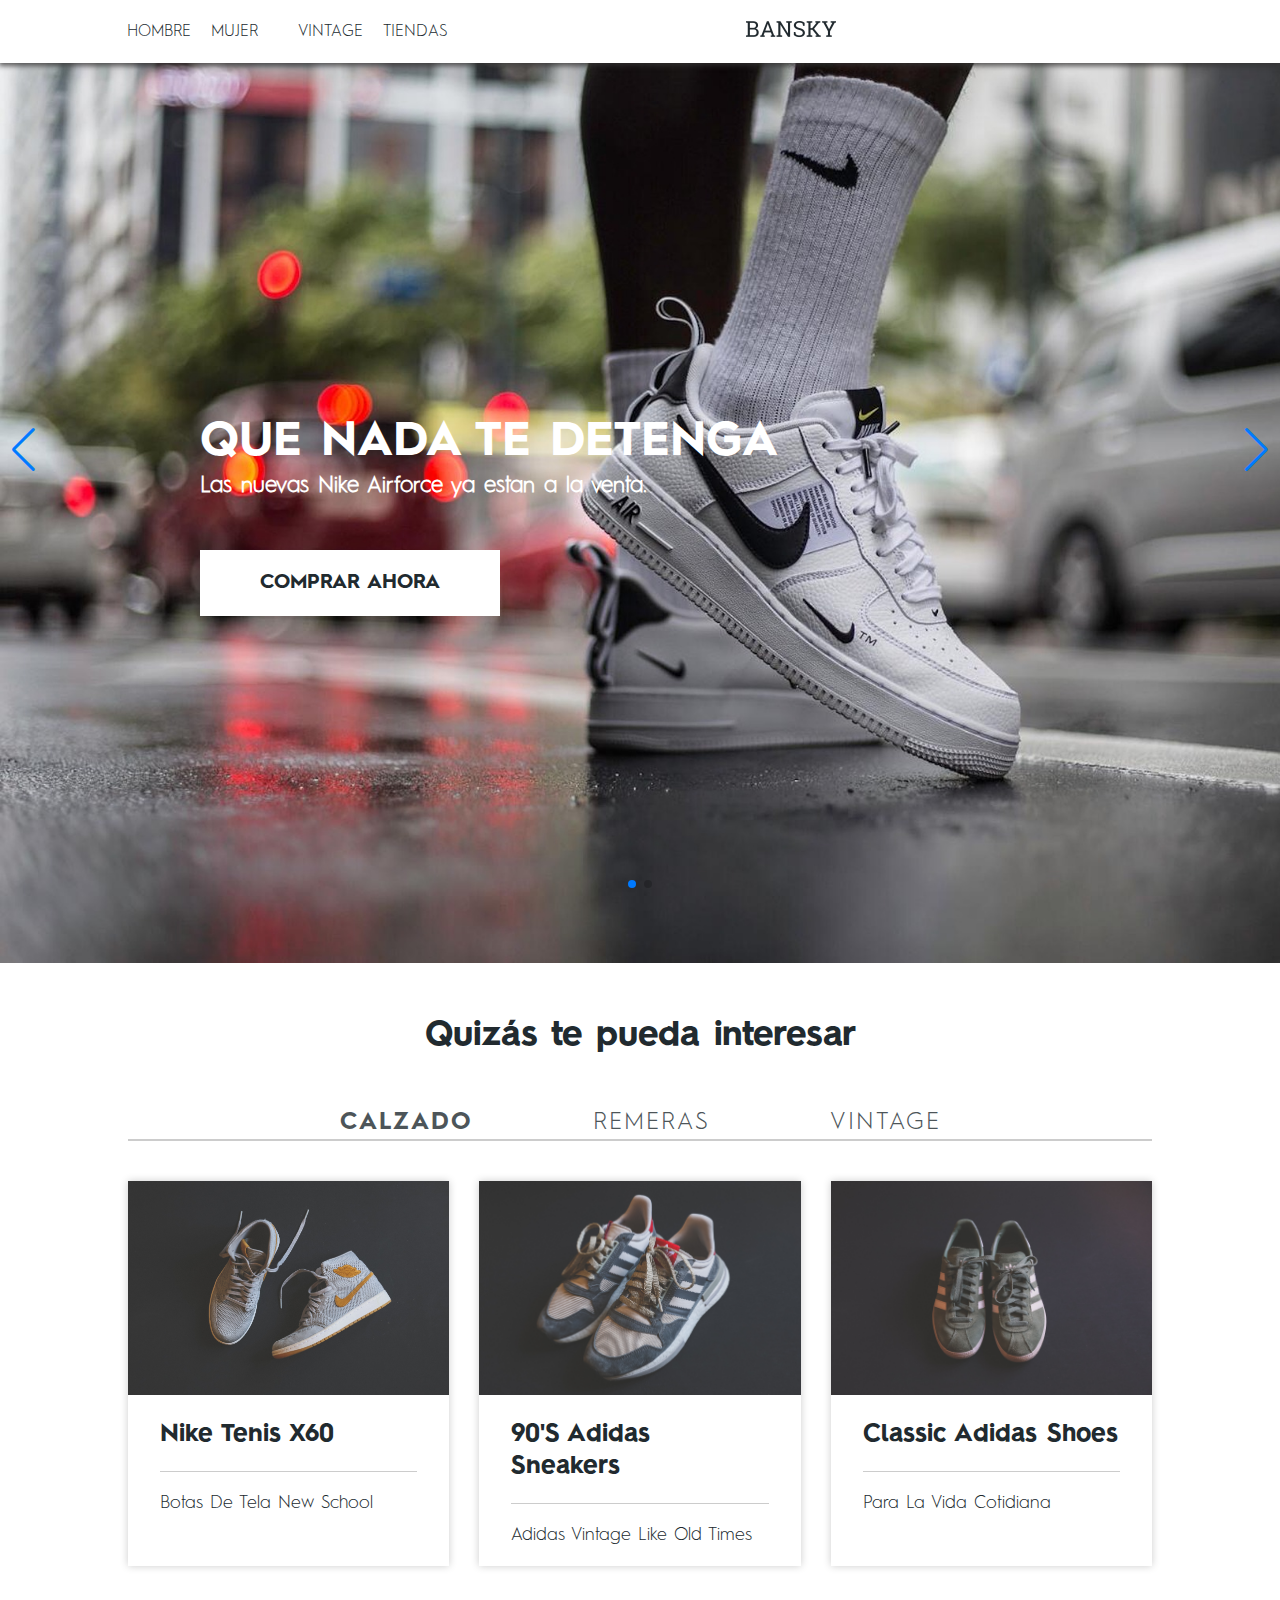
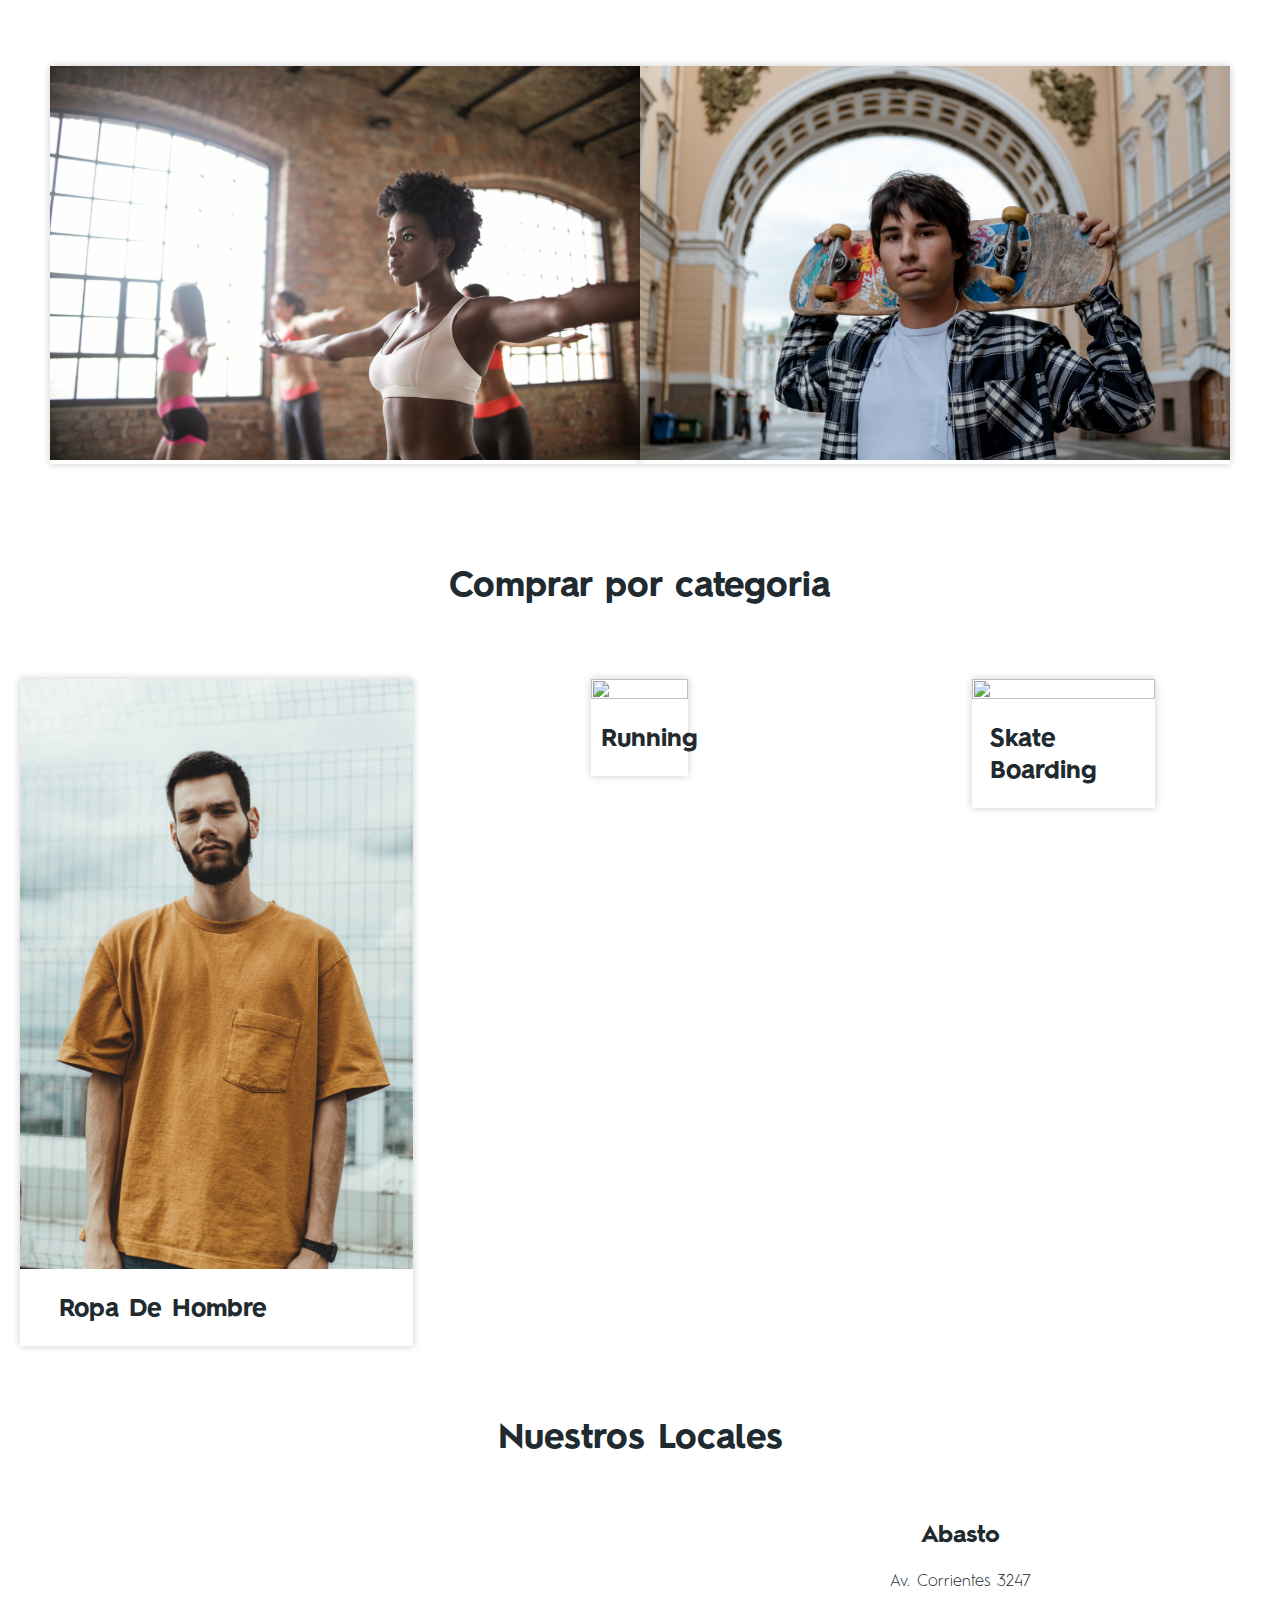
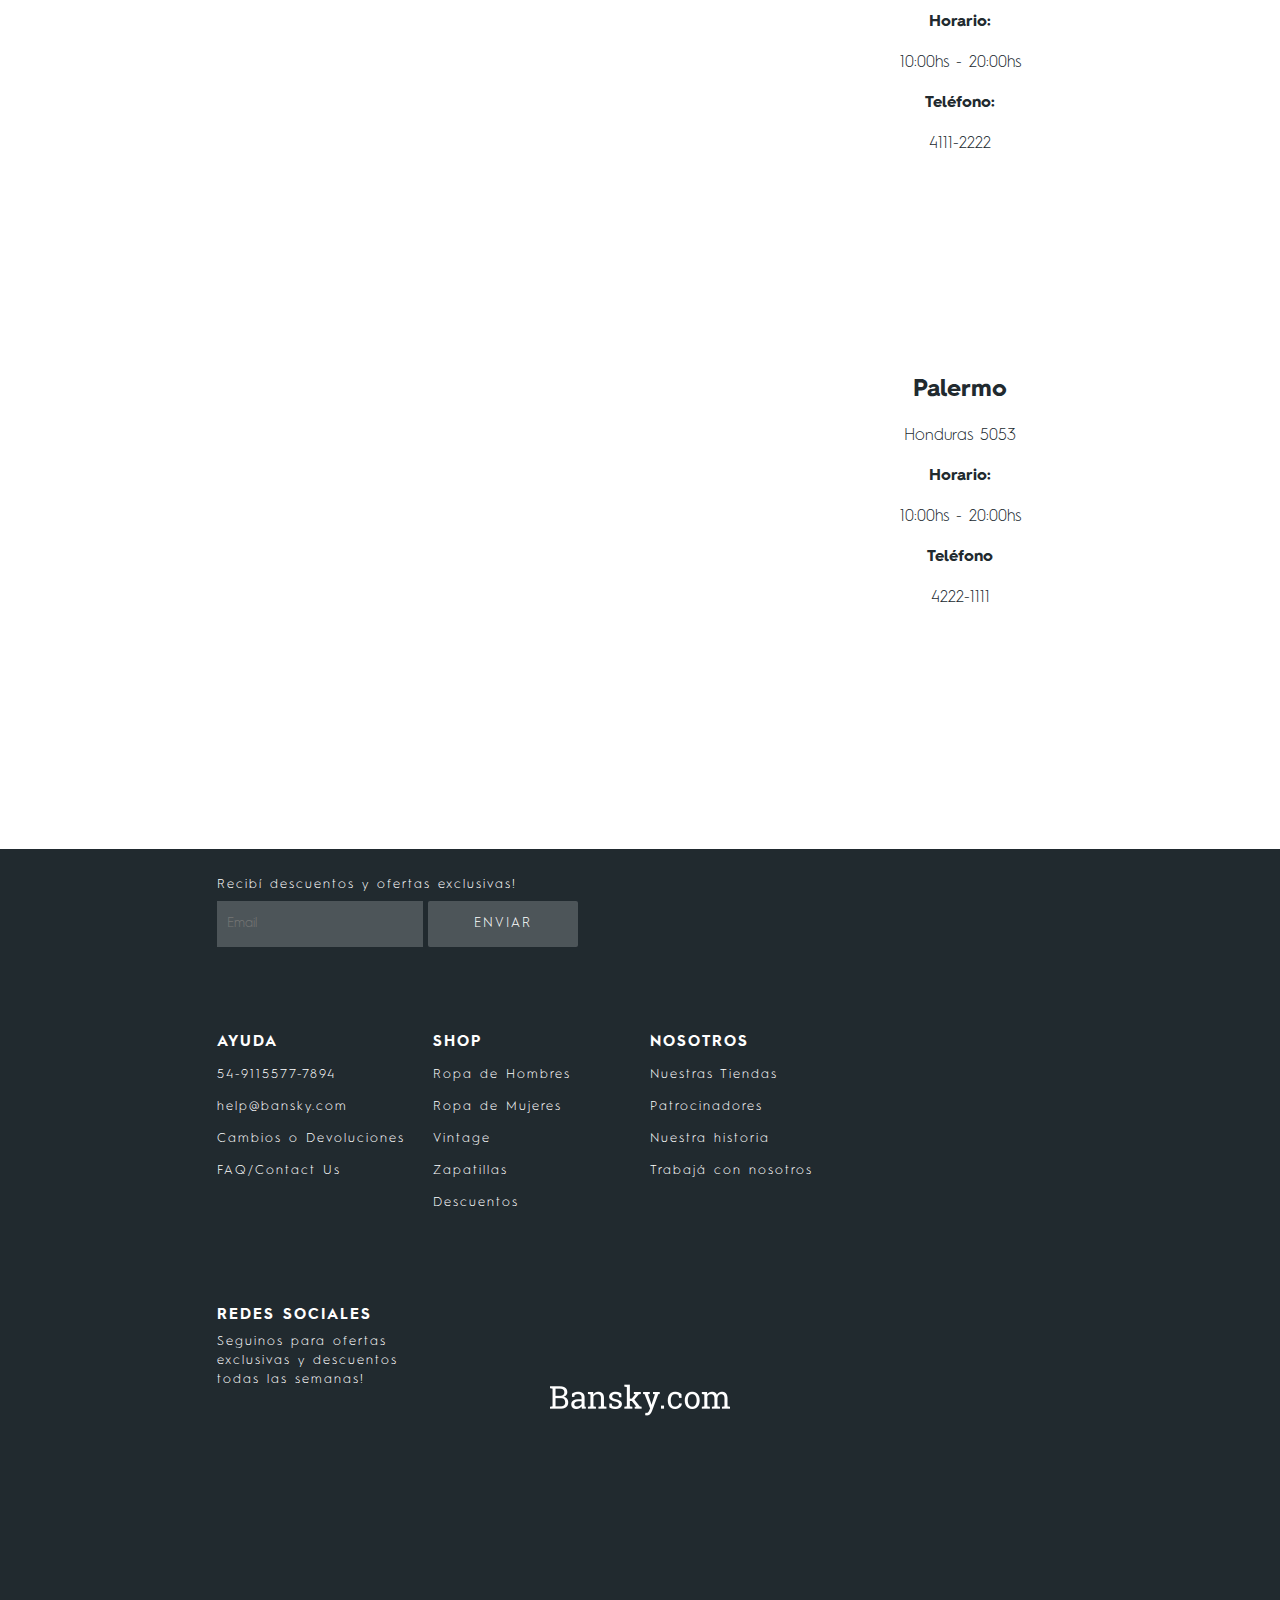
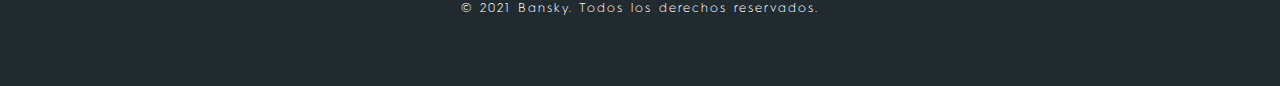
==== commit 1d982a65: "Header finalizado con jQuery y estilos varios" ====
--- a/index.html
+++ b/index.html
@@ -12,7 +12,7 @@
     <link rel="stylesheet" href="https://use.fontawesome.com/releases/v5.15.2/css/all.css"
         integrity="sha384-vSIIfh2YWi9wW0r9iZe7RJPrKwp6bG+s9QZMoITbCckVJqGCCRhc+ccxNcdpHuYu" crossorigin="anonymous">
     <link rel="icon" href="img/favicon.ico" type="image/x-icon">
-
+    <script src="https://ajax.googleapis.com/ajax/libs/jquery/2.1.4/jquery.min.js"></script>
     <title>Bansky - Ropa Deportiva de Hombre y Mujer | Ropa Vintage</title>
 </head>
 
@@ -21,199 +21,112 @@
         <nav>
             <div class="burger">
                 <i class="fas fa-bars"></i>
-            </div>
-
-            <div class="gender-wrapper">
-                <ul>
-                    <li class="list-toggle">
-                        <a href="pages/men.html">Hombre</a>
-
-                        <ul class="list-options">
-                            <li>
-                                <a href="pages/men.html"><img src="img/running-man.jpg" alt="" class="image-fit"></a>
-                            </li>
-                            <li>
-                                <a href="pages/men.html">Calzado</a>
-                                <ul>
-                                    <li><a href="pages/men.html">Trainning</a></li>
-                                    <li><a href="pages/men.html">Skate</a></li>
-                                    <li><a href="pages/men.html">Ojotas</a></li>
-                                </ul>
-                            </li>
-                            <li>
-                                <a href="pages/men.html">Indumentaria</a>
-                                <ul>
-                                    <li><a href="pages/men.html">Remeras</a></li>
-                                    <li><a href="pages/men.html">Camperas</a></li>
-                                    <li><a href="pages/men.html">Musculosas</a></li>
-                                    <li><a href="pages/men.html">Buzos</a></li>
-                                    <li><a href="pages/men.html">Pantalones</a></li>
-                                    <li><a href="pages/men.html">Shorts</a></li>
-                                    <li><a href="pages/men.html"></a></li>
-                                </ul>
-                            </li>
-                            <li>
-                                <a href="v">Accesorios</a>
-                                <ul>
-                                    <li><a href="pages/men.html">Gorras</a></li>
-                                    <li><a href="pages/men.html">Mochilas</a></li>
-                                    <li><a href="pages/men.html">Relojes</a></li>
-                                </ul>
-                            </li>
-                        </ul>
-                    </li>
-
-                    <li class="list-toggle">
-                        <a href="pages/women.html">Mujer</a>
-                        <ul class="list-options">
-                            <li>
-                                <a href="pages/women.html"><img src="img/running-woman.jpg" alt=""
-                                        class="image-fit scale-image"></a>
-                            </li>
-
-                            <li>
-                                <a href="pages/women.html">Calzado</a>
-                                <ul>
-                                    <li><a href="pages/women.html">Trainning</a></li>
-                                    <li><a href="pages/women.html">Skate</a></li>
-                                    <li><a href="pages/women.html">Ojotas</a></li>
-                                </ul>
-                            </li>
-                            <li>
-                                <a href="pages/women.html">Indumentaria</a>
-                                <ul>
-                                    <li><a href="pages/women.html">Remeras</a></li>
-                                    <li><a href="pages/women.html">Camperas</a></li>
-                                    <li><a href="pages/women.html">Musculosas</a></li>
-                                    <li><a href="pages/women.html">Buzos</a></li>
-                                    <li><a href="pages/women.html">Calzas</a></li>
-                                    <li><a href="pages/women.html">Shorts</a></li>
-                                    <li><a href="pages/women.html">Tops</a></li>
-                                </ul>
-                            </li>
-                            <li>
-                                <a href="pages/women.html">Accesorios</a>
-                                <ul>
-                                    <li><a href="pages/women.html">Gorras</a></li>
-                                    <li><a href="pages/women.html">Mochilas</a></li>
-                                    <li><a href="pages/women.html">Relojes</a></li>
-                                </ul>
-                            </li>
-                        </ul>
-                    </li>
-                </ul>
-            </div>
-            <div class="logo-wrapper">
-                <a href="index.html"><img src="img/logo.png" alt="" width="100px"></a>
-            </div>
-            <div class="store-wrapper">
-                <ul>
-                    <li>
-                        <a href="pages/vintage.html">Vintage</a>
-                    </li>
-
-                    <li>
-                        <a href="#stores">Tiendas</a>
-                    </li>
-                </ul>
-            </div>
-            <!--<div class="mobile-nav">
-                <div class="gender-wrapper mobile">
+                <i class="fas fa-times disabled"></i>
+            </div>
+
+            <div class="menu">
+
+                <div class="gender-wrapper">
                     <ul>
-                        <li class="list-toggle">
-                            <a href="pages/men.html">Hombre</a>
-    
-                            <ul class="list-options">
+                        <li class="gender-items gender-items1">
+                            <p id="category-men">Hombre</p>
+
+                            <ul class="list-options" id="category">
                                 <li>
                                     <a href=""><img src="img/running-man.jpg" alt="" class="image-fit"></a>
                                 </li>
                                 <li>
-                                    <a href="#">Calzado</a>
+                                    <a href="#" class="category">Calzado</a>
                                     <ul>
-                                        <li><a href="#">Trainning</a></li>
-                                        <li><a href="#">Skate</a></li>
-                                        <li><a href="#">Ojotas</a></li>
+                                        <li><a href="pages/men.html">Trainning</a></li>
+                                        <li><a href="pages/men.html">Skate</a></li>
+                                        <li><a href="pages/men.html">Ojotas</a></li>
                                     </ul>
                                 </li>
                                 <li>
-                                    <a href="#">Indumentaria</a>
+                                    <a href="#" class="category">Indumentaria</a>
                                     <ul>
-                                        <li><a href="#">Remeras</a></li>
-                                        <li><a href="#">Camperas</a></li>
-                                        <li><a href="#">Musculosas</a></li>
-                                        <li><a href="">Buzos</a></li>
-                                        <li><a href="">Pantalones</a></li>
-                                        <li><a href="">Shorts</a></li>
-                                        <li><a href=""></a></li>
+                                        <li><a href="pages/men.html">Remeras</a></li>
+                                        <li><a href="pages/men.html">Camperas</a></li>
+                                        <li><a href="pages/men.html">Musculosas</a></li>
+                                        <li><a href="pages/men.html">Buzos</a></li>
+                                        <li><a href="pages/men.html">Pantalones</a></li>
+                                        <li><a href="pages/men.html">Shorts</a></li>
                                     </ul>
                                 </li>
                                 <li>
-                                    <a href="#">Accesorios</a>
+                                    <a href="#" class="category">Accesorios</a>
                                     <ul>
-                                        <li><a href="#">Gorras</a></li>
-                                        <li><a href="#">Mochilas</a></li>
-                                        <li><a href="#">Relojes</a></li>
+                                        <li><a href="pages/men.html">Gorras</a></li>
+                                        <li><a href="pages/men.html">Mochilas</a></li>
+                                        <li><a href="pages/men.html">Relojes</a></li>
                                     </ul>
                                 </li>
                             </ul>
                         </li>
-    
-                        <li class="list-toggle">
-                            <a href="pages/women.html">Mujer</a>
+
+                        <li class="gender-items gender-items2">
+                            <p class="gender-women" id="categoryWomen">Mujer</p>
+
                             <ul class="list-options">
                                 <li>
-                                    <a href=""><img src="img/running-woman.jpg" alt="" class="image-fit scale-image"></a>
-                                </li>
-    
-                                <li>
-                                    <a href="#">Calzado</a>
+                                    <a href=""><img src="img/running-woman.jpg" alt=""
+                                            class="image-fit scale-image"></a>
+                                </li>
+
+                                <li>
+                                    <a href="#" class="">Calzado</a>
                                     <ul>
-                                        <li><a href="#">Trainning</a></li>
-                                        <li><a href="#">Skate</a></li>
-                                        <li><a href="#">Ojotas</a></li>
+                                        <li><a href="pages/women.html">Trainning</a></li>
+                                        <li><a href="pages/women.html">Skate</a></li>
+                                        <li><a href="pages/women.html">Ojotas</a></li>
                                     </ul>
                                 </li>
                                 <li>
-                                    <a href="#">Indumentaria</a>
+                                    <a href="#" class="">Indumentaria</a>
                                     <ul>
-                                        <li><a href="#">Remeras</a></li>
-                                        <li><a href="#">Camperas</a></li>
-                                        <li><a href="#">Musculosas</a></li>
-                                        <li><a href="">Buzos</a></li>
-                                        <li><a href="">Calzas</a></li>
-                                        <li><a href="">Shorts</a></li>
-                                        <li><a href="">Tops</a></li>
+                                        <li><a href="pages/women.html">Remeras</a></li>
+                                        <li><a href="pages/women.html">Camperas</a></li>
+                                        <li><a href="pages/women.html">Musculosas</a></li>
+                                        <li><a href="pages/women.html">Buzos</a></li>
+                                        <li><a href="pages/women.html">Calzas</a></li>
+                                        <li><a href="pages/women.html">Shorts</a></li>
+                                        <li><a href="pages/women.html">Tops</a></li>
                                     </ul>
                                 </li>
                                 <li>
-                                    <a href="#">Accesorios</a>
+                                    <a href="#" class="">Accesorios</a>
                                     <ul>
-                                        <li><a href="#">Gorras</a></li>
-                                        <li><a href="#">Mochilas</a></li>
-                                        <li><a href="#">Relojes</a></li>
+                                        <li><a href="pages/women.html">Gorras</a></li>
+                                        <li><a href="pages/women.html">Mochilas</a></li>
+                                        <li><a href="pages/women.html">Relojes</a></li>
                                     </ul>
                                 </li>
                             </ul>
                         </li>
                     </ul>
                 </div>
-                <div class="store-wrapper mobile">
+                <div class="store-wrapper">
                     <ul>
                         <li>
                             <a href="pages/vintage.html">Vintage</a>
                         </li>
-    
+
                         <li>
                             <a href="#stores">Tiendas</a>
                         </li>
                     </ul>
                 </div>
-            </div>-->
+            </div>
+            <div class="logo-wrapper">
+                <a href="index.html"><img src="img/logo.png" alt="" width="100px"></a>
+            </div>
+
             <div class="icon-wrapper">
                 <a href="pages/register.html"><i class="far fa-user"></i></a>
                 <a href=""><i class="fas fa-shopping-cart"><span>0</span></i></a>
             </div>
-            </div>
+
 
         </nav>
     </header>
@@ -226,7 +139,7 @@
             <h4>
                 Las nuevas Nike Airforce ya estan a la venta.
             </h4>
-            <button type="button" class="btn btn-large">Comprar ahora</button>
+            <a href="pages/vintage.html" class="btn btn-large">Comprar ahora</a>
         </div>
     </div>
 
@@ -620,6 +533,7 @@
         </div>
     </footer>
     <script src="js/switcher.js"></script>
+    <script src="js/burger.js"></script>
     <script src="https://unpkg.com/swiper/swiper-bundle.js"></script>
     <script src="https://unpkg.com/swiper/swiper-bundle.min.js"></script>
     <script>
--- a/styles/style.css
+++ b/styles/style.css
@@ -8,177 +8,189 @@
   src: url("../fonts/HurmeGeometricSans1 Light.otf");
 }
 
-header {
-  width: 100%;
-  position: relative;
-}
-
-header nav {
-  z-index: 99;
+nav {
   width: 100%;
   height: 7vh;
-  background-color: #fff;
-  position: fixed;
+  position: -webkit-sticky;
+  position: sticky;
   display: -webkit-box;
   display: -ms-flexbox;
   display: flex;
-  -webkit-box-pack: justify;
-      -ms-flex-pack: justify;
-          justify-content: space-between;
+  -ms-flex-pack: distribute;
+      justify-content: space-around;
+  -webkit-box-align: center;
+      -ms-flex-align: center;
+          align-items: center;
+  text-transform: uppercase;
+  font-family: "Hurme Geometric Sans Light";
+  color: #212a2f;
   -webkit-box-shadow: -1px 3px 5px 0px rgba(51, 50, 50, 0.75);
           box-shadow: -1px 3px 5px 0px rgba(51, 50, 50, 0.75);
-  font-size: 0.8125rem;
-  font-family: "Hurme Geometric Sans Light";
-  /*.mobile-nav{
-            display: none;
-            @media (max-width:1000px){
-                position: absolute;
-                display: flex;
-                flex-direction: column;
-                justify-content: space-between;
-                left: 0%;
-                top: 50%;
-                background-color: red;
-                width: 80%;
-                height: 30vh;
-                .mobile > ul{
-                    display: block;
-
-                    &>li{
-                        padding: 0px;
-                    }
-                    
-                }
-            }
-        }*/
-}
-
-@media (max-width: 1000px) {
-  header nav {
-    /* .gender-wrapper, .store-wrapper{
-                visibility: hidden;
-                width: 0%;
-            }*/
-  }
-}
-
-header nav a {
-  color: #212a2f;
-}
-
-header nav ul {
+  z-index: 1;
+}
+
+@media (max-width: 1000px) {
+  nav {
+    -webkit-box-shadow: -1px -2px 14px -5px rgba(0, 0, 0, 0.68) inset;
+            box-shadow: -1px -2px 14px -5px rgba(0, 0, 0, 0.68) inset;
+    -webkit-box-pack: justify;
+        -ms-flex-pack: justify;
+            justify-content: space-between;
+  }
+}
+
+nav .menu {
   display: -webkit-box;
   display: -ms-flexbox;
   display: flex;
+}
+
+@media (max-width: 1000px) {
+  nav .menu {
+    height: 100vh;
+    width: 100%;
+    position: absolute;
+    left: 0;
+    top: 100%;
+    -webkit-box-orient: vertical;
+    -webkit-box-direction: normal;
+        -ms-flex-direction: column;
+            flex-direction: column;
+    -webkit-box-pack: start;
+        -ms-flex-pack: start;
+            justify-content: flex-start;
+    -webkit-transform: translateX(-100%);
+            transform: translateX(-100%);
+    -webkit-transition: -webkit-transform 0.4s ease-out;
+    transition: -webkit-transform 0.4s ease-out;
+    transition: transform 0.4s ease-out;
+    transition: transform 0.4s ease-out, -webkit-transform 0.4s ease-out;
+    background-color: #fff;
+    font-size: 2rem;
+    text-align: center;
+  }
+}
+
+nav .menu .list-options {
+  display: none;
+}
+
+@media (max-width: 1000px) {
+  nav .menu .list-options {
+    text-align: center;
+    font-family: "Hurme Geometric Sans Bold";
+    background-color: #f1ebe7;
+  }
+  nav .menu .list-options ul li {
+    font-family: "Hurme Geometric Sans Light";
+    background-color: #4d5559;
+    text-transform: lowercase;
+  }
+}
+
+@media (min-width: 1001px) {
+  nav .menu .list-options {
+    position: absolute;
+    height: 40vh;
+    width: 100%;
+    padding-top: 20px;
+    text-align: start;
+    font-size: 1.2rem;
+    font-family: "Hurme Geometric Sans Bold";
+    -webkit-box-shadow: -1px 3px 5px 0px rgba(51, 50, 50, 0.75);
+            box-shadow: -1px 3px 5px 0px rgba(51, 50, 50, 0.75);
+    -webkit-animation: drop 800ms ease;
+            animation: drop 800ms ease;
+  }
+  nav .menu .list-options > li:first-child {
+    text-align: center;
+    margin: auto;
+    width: 80%;
+  }
+  nav .menu .list-options > li:last-child {
+    margin-left: 50px;
+  }
+  nav .menu .list-options ul {
+    display: -webkit-box;
+    display: -ms-flexbox;
+    display: flex;
+    -webkit-box-orient: vertical;
+    -webkit-box-direction: normal;
+        -ms-flex-direction: column;
+            flex-direction: column;
+    -ms-flex-line-pack: center;
+        align-content: center;
+    text-align: start;
+    font-size: 0.9rem;
+    font-family: "Hurme Geometric Sans Light";
+    margin-top: 20px;
+    text-transform: capitalize;
+  }
+}
+
+@media (min-width: 1000px) {
+  nav .menu ul .gender-items:hover .list-options {
+    display: -ms-grid;
+    display: grid;
+    -ms-grid-columns: 2fr 1fr 1fr 1fr 2fr;
+        grid-template-columns: 2fr 1fr 1fr 1fr 2fr;
+    background-color: #fff;
+    -webkit-transition: 1s;
+    transition: 1s;
+    top: 60px;
+    left: 0;
+    overflow: hidden;
+  }
+}
+
+nav .nav-active {
+  -webkit-transform: translateX(0%);
+          transform: translateX(0%);
+  -webkit-transition: all 0.5 ease;
+  transition: all 0.5 ease;
+}
+
+nav .gender-wrapper ul, nav .store-wrapper ul {
   list-style: none;
 }
 
-header nav .gender-wrapper .list-toggle, header nav .store-wrapper {
-  text-transform: uppercase;
-  letter-spacing: 1.8px;
-}
-
-header nav .gender-wrapper a, header nav .store-wrapper a {
-  margin: 0px 10px;
-}
-
-header nav .gender-wrapper a:hover, header nav .store-wrapper a:hover {
-  text-decoration: underline;
-}
-
-header nav .gender-wrapper {
-  width: 100%;
-  display: -webkit-box;
-  display: -ms-flexbox;
-  display: flex;
-  -webkit-box-align: center;
-      -ms-flex-align: center;
-          align-items: center;
-  -webkit-box-pack: end;
-      -ms-flex-pack: end;
-          justify-content: flex-end;
-}
-
-header nav .gender-wrapper .list-options {
-  display: none;
-  position: absolute;
-  height: 40vh;
-  width: 100%;
-  padding-top: 20px;
-  text-align: start;
-  font-size: 1.2rem;
-  font-family: "Hurme Geometric Sans Bold";
-  -webkit-box-shadow: -1px 3px 5px 0px rgba(51, 50, 50, 0.75);
-          box-shadow: -1px 3px 5px 0px rgba(51, 50, 50, 0.75);
-  -webkit-animation: drop 800ms ease;
-          animation: drop 800ms ease;
-}
-
-header nav .gender-wrapper .list-options > li:first-child {
-  text-align: center;
-  margin: auto;
-  width: 80%;
-}
-
-header nav .gender-wrapper .list-options > li:last-child {
-  margin-left: 50px;
-}
-
-header nav .gender-wrapper .list-options ul {
-  display: -webkit-box;
-  display: -ms-flexbox;
-  display: flex;
-  -webkit-box-orient: vertical;
-  -webkit-box-direction: normal;
-      -ms-flex-direction: column;
-          flex-direction: column;
-  -ms-flex-line-pack: center;
-      align-content: center;
-  text-align: start;
-  font-size: 0.9rem;
-  font-family: "Hurme Geometric Sans Light";
-  margin-top: 20px;
-  text-transform: capitalize;
-}
-
-header nav .gender-wrapper .list-toggle {
-  padding: 20px 0;
-}
-
-header nav .gender-wrapper ul .list-toggle:hover .list-options {
-  display: -ms-grid;
-  display: grid;
-  -ms-grid-columns: 2fr 1fr 1fr 1fr 2fr;
-      grid-template-columns: 2fr 1fr 1fr 1fr 2fr;
-  background-color: #fff;
-  -webkit-transition: 1s;
-  transition: 1s;
-  top: 60px;
-  left: 0;
-  overflow: hidden;
-}
-
-header nav .logo-wrapper {
-  display: -webkit-box;
-  display: -ms-flexbox;
-  display: flex;
-  -webkit-box-align: center;
-      -ms-flex-align: center;
-          align-items: center;
-}
-
-header nav .store-wrapper {
-  display: none;
-  width: 100%;
-  display: -webkit-box;
-  display: -ms-flexbox;
-  display: flex;
-  -webkit-box-align: center;
-      -ms-flex-align: center;
-          align-items: center;
-}
-
-header nav .icon-wrapper, header nav .burger {
+@media (max-width: 1000px) {
+  nav .gender-wrapper ul p, nav .store-wrapper ul p {
+    cursor: pointer;
+    font-family: "Hurme Geometric Sans Bold";
+  }
+}
+
+nav .gender-wrapper ul a, nav .store-wrapper ul a {
+  text-decoration: none;
+  color: #212a2f;
+}
+
+@media (min-width: 1000px) {
+  nav .gender-wrapper ul, nav .store-wrapper ul {
+    display: -webkit-box;
+    display: -ms-flexbox;
+    display: flex;
+    margin-right: 20px;
+    padding-top: 20px;
+  }
+  nav .gender-wrapper ul a:hover, nav .store-wrapper ul a:hover {
+    text-decoration: underline;
+  }
+  nav .gender-wrapper ul > li, nav .store-wrapper ul > li {
+    margin-right: 20px;
+  }
+  nav .gender-wrapper ul > li p, nav .store-wrapper ul > li p {
+    cursor: pointer;
+    padding-bottom: 20px;
+  }
+  nav .gender-wrapper ul a, nav .store-wrapper ul a {
+    text-decoration: none;
+    color: #212a2f;
+  }
+}
+
+nav .icon-wrapper, nav .burger {
   display: -webkit-box;
   display: -ms-flexbox;
   display: flex;
@@ -188,14 +200,14 @@
   margin-right: 20px;
 }
 
-header nav .icon-wrapper i, header nav .burger i {
+nav .icon-wrapper i, nav .burger i {
   color: #000;
   font-size: 1.875rem;
   margin: 10px;
   position: relative;
 }
 
-header nav .icon-wrapper i span, header nav .burger i span {
+nav .icon-wrapper i span, nav .burger i span {
   font-size: 0.8125rem;
   font-family: "Hurme Geometric Sans Bold";
   color: #fff;
@@ -204,13 +216,23 @@
   top: 16%;
 }
 
-header nav .burger {
+nav .burger {
   cursor: pointer;
 }
 
-@media (min-width: 1001px) {
-  header nav .burger {
+@media (min-width: 1000px) {
+  nav .burger {
     display: none;
+  }
+}
+
+nav .burger .disabled {
+  display: none;
+}
+
+@media (max-width: 1000px) {
+  .gender-items p, .store-wrapper li {
+    border-bottom: 1px solid #212a2f;
   }
 }
 
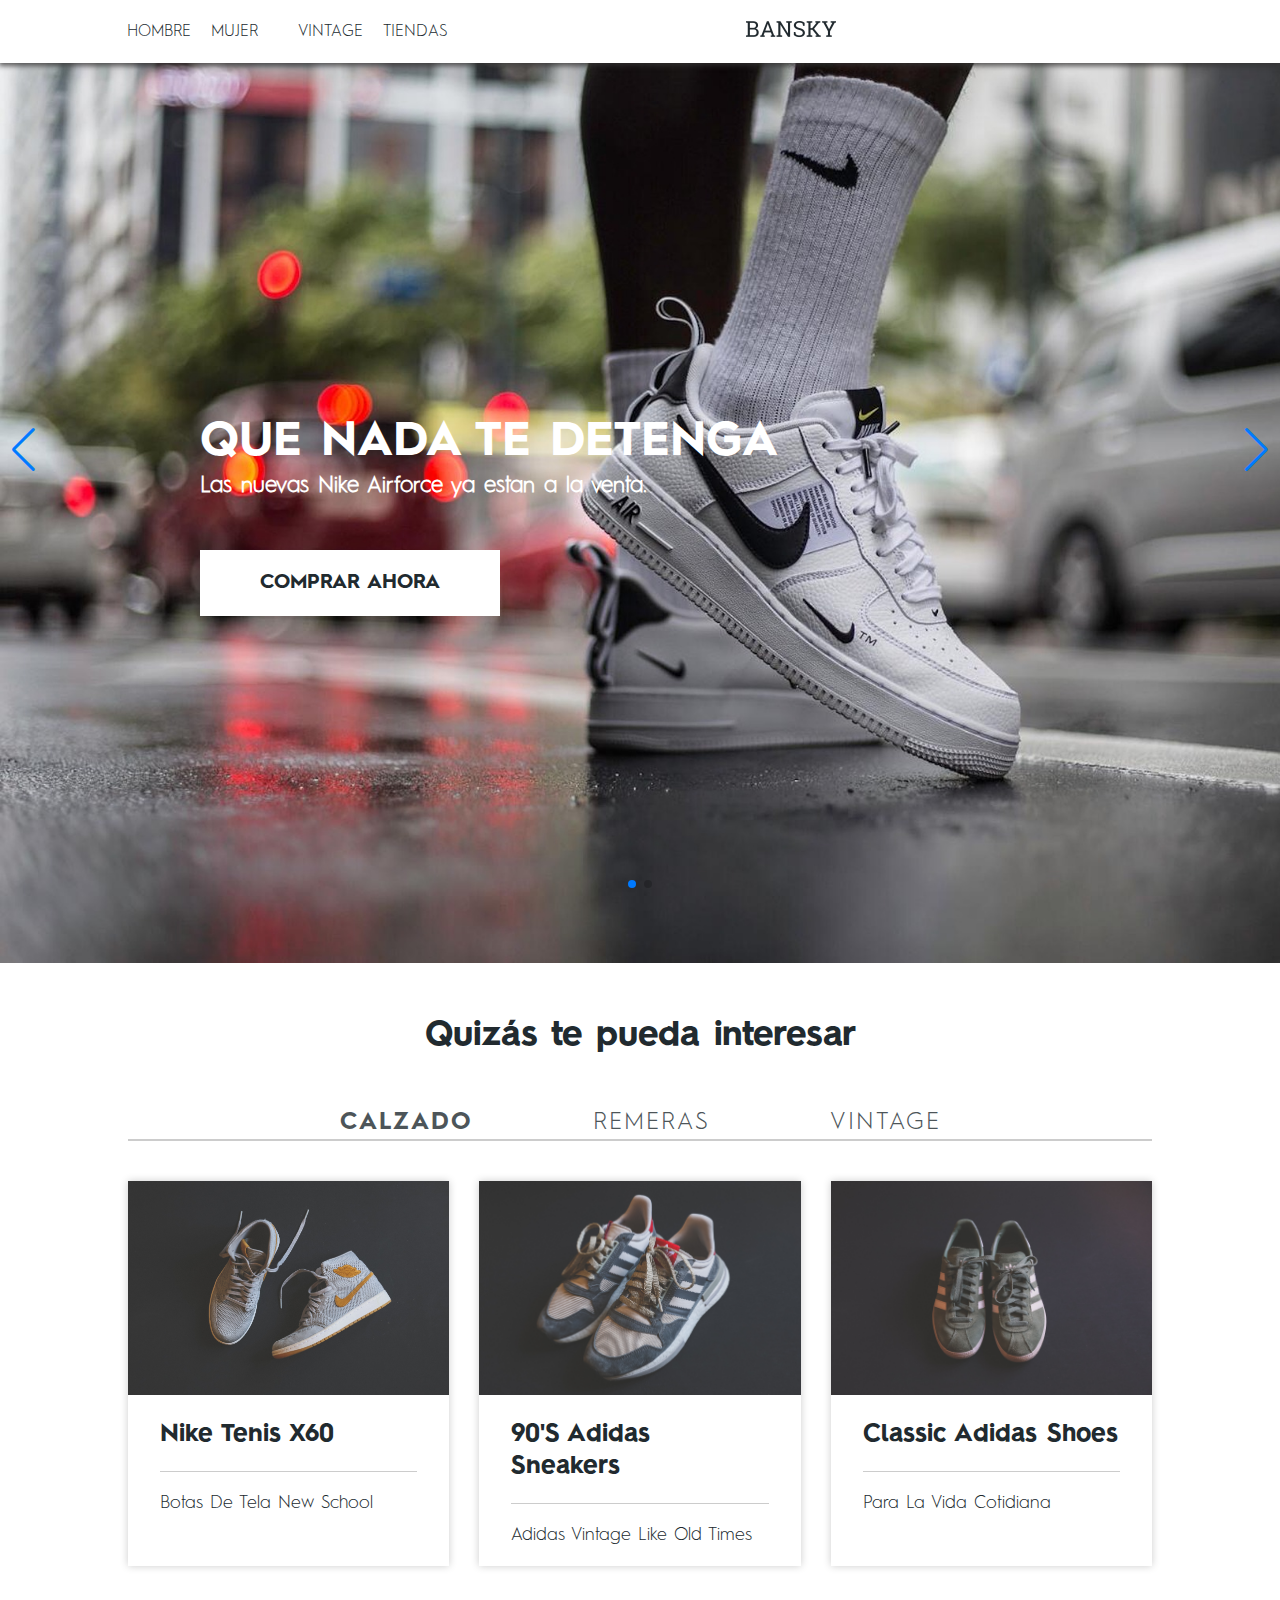
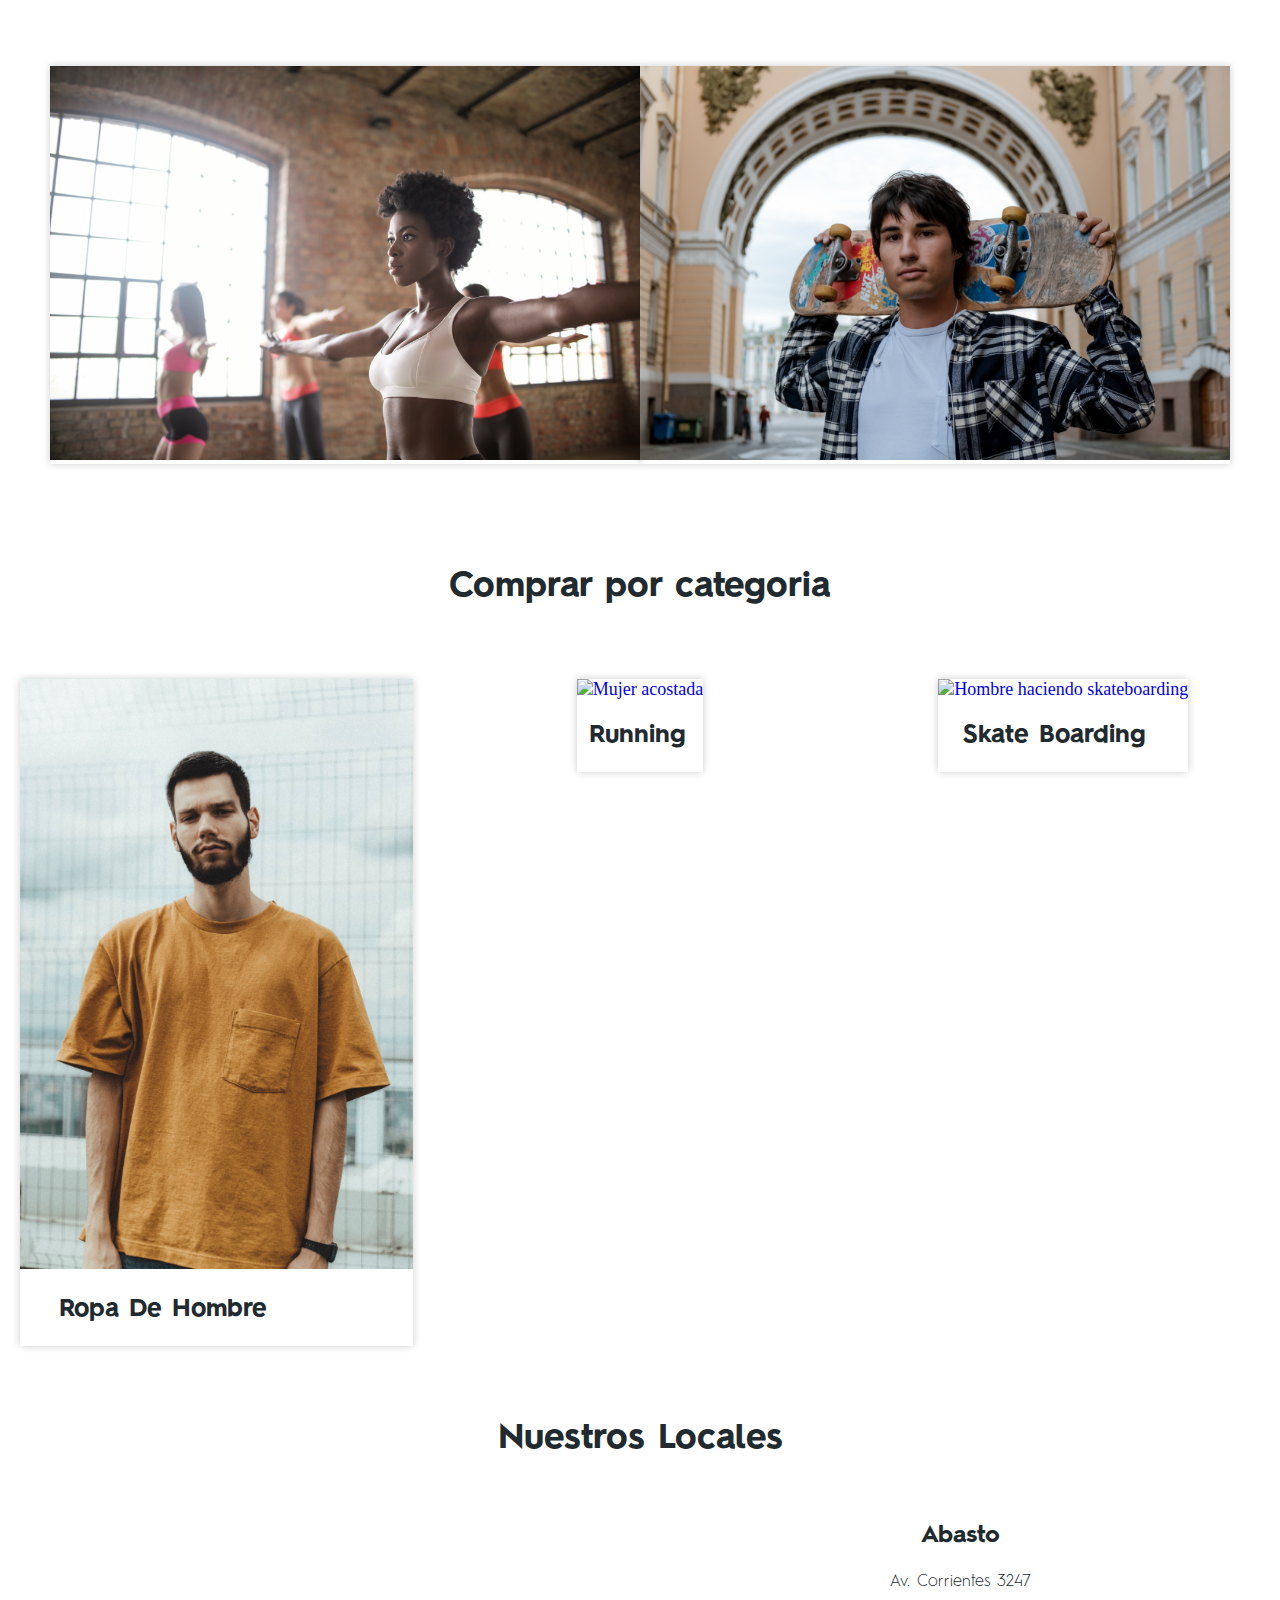
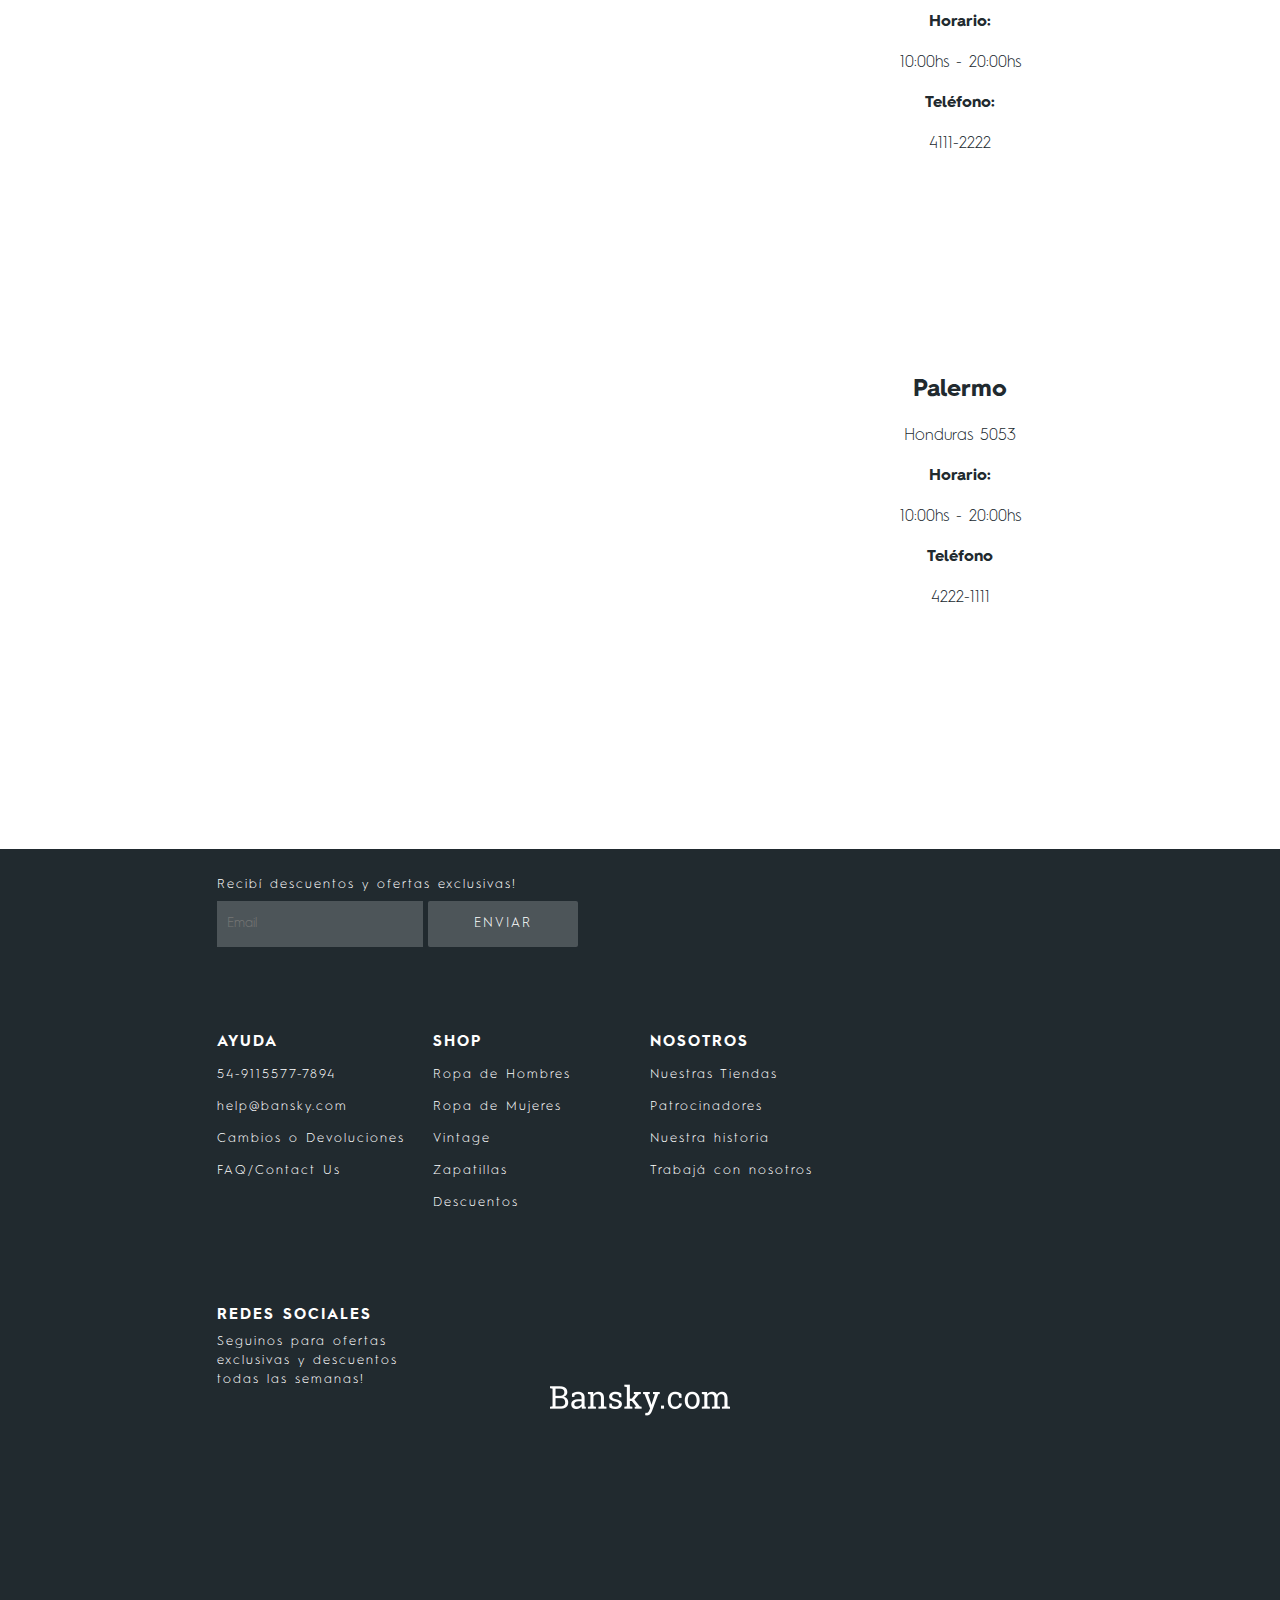
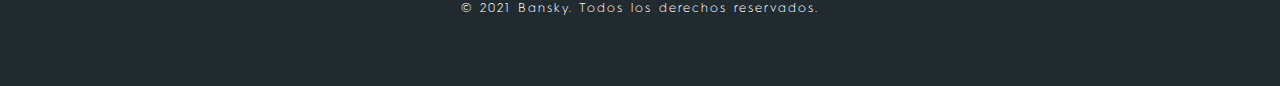
==== commit 3545384f: "Agregando atributos alt a todas las imagenes" ====
--- a/index.html
+++ b/index.html
@@ -33,7 +33,7 @@
 
                             <ul class="list-options" id="category">
                                 <li>
-                                    <a href=""><img src="img/running-man.jpg" alt="" class="image-fit"></a>
+                                    <a href="pages/men.html"><img src="img/running-man.jpg" alt="Hombre corriendo" class="image-fit"></a>
                                 </li>
                                 <li>
                                     <a href="#" class="category">Calzado</a>
@@ -70,8 +70,7 @@
 
                             <ul class="list-options">
                                 <li>
-                                    <a href=""><img src="img/running-woman.jpg" alt=""
-                                            class="image-fit scale-image"></a>
+                                    <a href="pages/women.html"><img src="img/running-woman.jpg" alt="Mujer corriendo" class="image-fit scale-image"></a>
                                 </li>
 
                                 <li>
@@ -119,7 +118,7 @@
                 </div>
             </div>
             <div class="logo-wrapper">
-                <a href="index.html"><img src="img/logo.png" alt="" width="100px"></a>
+                <a href="index.html"><img src="img/logo.png" alt="Logo de Bansky" width="100px"></a>
             </div>
 
             <div class="icon-wrapper">
@@ -157,7 +156,7 @@
                     <div class="card-wrapper">
 
                         <div class="card-image">
-                            <img src="img/product-shoes1.jpg" alt="" class="image-fit">
+                            <img src="img/product-shoes1.jpg" alt="Nike tenis X60" class="image-fit">
                             <a href="pages/men.html" class="btn btn-small">Comprar</a>
                         </div>
                         <div class="card-title">
@@ -174,7 +173,7 @@
                     <div class="card-wrapper">
 
                         <div class="card-image">
-                            <img src="img/product-shoes2.jpg" alt="" class="image-fit">
+                            <img src="img/product-shoes2.jpg" alt="Adidas Sneakers" class="image-fit">
                             <a href="pages/men.html" class="btn btn-small">Comprar</a>
                         </div>
                         <div class="card-title">
@@ -191,7 +190,7 @@
                     <div class="card-wrapper">
 
                         <div class="card-image ">
-                            <img src="img/product-shoes3.jpg" alt="" class="image-fit">
+                            <img src="img/product-shoes3.jpg" alt="Classic Adidas Shoes" class="image-fit">
                             <a href="pages/men.html" class="btn btn-small">Comprar</a>
                         </div>
                         <div class="card-title">
@@ -211,7 +210,7 @@
                     <div class="card-wrapper">
 
                         <div class="card-image">
-                            <img src="img/remera1.jpg" alt="" class="image-fit">
+                            <img src="img/remera1.jpg" alt="Remera Nike Sportswear" class="image-fit">
                             <a href="pages/men.html" class="btn btn-small">Comprar</a>
                         </div>
                         <div class="card-title">
@@ -228,7 +227,7 @@
                     <div class="card-wrapper">
 
                         <div class="card-image">
-                            <img src="img/remera2.jpg" alt="" class="image-fit">
+                            <img src="img/remera2.jpg" alt="Remera Nike Sportswear" class="image-fit">
                             <a href="pages/men.html" class="btn btn-small">Comprar</a>
                         </div>
                         <div class="card-title">
@@ -245,7 +244,7 @@
                     <div class="card-wrapper">
 
                         <div class="card-image ">
-                            <img src="img/REMERA3.jpg" alt="" class="image-fit">
+                            <img src="img/remera3.jpg" alt="Remera Nike Sportswear" class="image-fit">
                             <a href="pages/women.html" class="btn btn-small">Comprar</a>
                         </div>
                         <div class="card-title">
@@ -264,7 +263,7 @@
                     <div class="card-wrapper">
 
                         <div class="card-image">
-                            <img src="img/vintage7.jpg" alt="" class="image-fit">
+                            <img src="img/vintage7.jpg" alt="Rompevientos Nike Vintage" class="image-fit">
                             <a href="pages/vintage.html" class="btn btn-small">Comprar</a>
                         </div>
                         <div class="card-title">
@@ -281,7 +280,7 @@
                     <div class="card-wrapper">
 
                         <div class="card-image">
-                            <img src="img/vintage6.jpg" alt="" class="image-fit">
+                            <img src="img/vintage6.jpg" alt="Buzo Minnesota Vikings" class="image-fit">
                             <a href="pages/vintage.html" class="btn btn-small">Comprar</a>
                         </div>
                         <div class="card-title">
@@ -317,7 +316,7 @@
             <div class="card">
                 <div class="card-wrapper">
                     <div class="card-image">
-                        <img src="img/left-image.jpg" alt="" class="image-fit">
+                        <img src="img/left-image.jpg" alt="Mujer entrenando" class="image-fit">
                         <a href="pages/women.html" class="btn btn-medium">Shop women</a>
                     </div>
                 </div>
@@ -326,7 +325,7 @@
             <div class="card">
                 <div class="card-wrapper">
                     <div class="card-image">
-                        <img src="img/right-image.jpg" alt="" class="image-fit">
+                        <img src="img/right-image.jpg" alt="Hombre con un skate" class="image-fit">
                         <a href="pages/men.html" class="btn btn-medium">Shop men</a>
                     </div>
                 </div>
@@ -345,7 +344,7 @@
                         <div class="card">
                             <div class="card-wrapper">
                                 <div class="card-image">
-                                    <a href="pages/men.html"> <img src="img/man-apparel.jpg" alt="" class="image-fit"></a>
+                                    <a href="pages/men.html"> <img src="img/man-apparel.jpg" alt="Hombre parado" class="image-fit"></a>
                                 </div>
                                 <div class="card-title">
                                     <h4>Ropa de hombre</h4>
@@ -357,7 +356,7 @@
                         <div class="card">
                             <div class="card-wrapper">
                                 <div class="card-image">
-                                    <a href="pages/women.html"><img src="img/pexels-muhammadtaha-ibrahim-ma'aji-4953484.jpg" alt="" class="image-fit"></a>
+                                    <a href="pages/women.html"><img src="img/adidas-women.jpg" alt="Mujer acostada" class="image-fit"></a>
                                 </div>
                                 <div class="card-title">
                                     <h4>Running</h4>
@@ -369,7 +368,7 @@
                         <div class="card">
                             <div class="card-wrapper">
                                 <div class="card-image">
-                                    <a href="pages/men.html"> <img src="img/prueba.jpg" alt="" class="image-fit"></a>
+                                    <a href="pages/men.html"> <img src="img/skate-boarding.jpg" alt="Hombre haciendo skateboarding" class="image-fit"></a>
                                 </div>
                                 <div class="card-title">
                                     <h4>Skate Boarding</h4>
@@ -381,7 +380,7 @@
                         <div class="card">
                             <div class="card-wrapper">
                                 <div class="card-image">
-                                    <a href="pages/women.html"> <img src="img/pexels-ralph-rabago-3214751.jpg" alt="" class="image-fit"></a>
+                                    <a href="pages/women.html"> <img src="img/hoddie-women.jpg" alt="Mujer con un buzo" class="image-fit"></a>
                                 </div>
                                 <div class="card-title">
                                     <h4>Hoodies</h4>
@@ -393,7 +392,7 @@
                         <div class="card">
                             <div class="card-wrapper">
                                 <div class="card-image">
-                                    <a href="pages/vintage.html"> <img src="img/sports-adidas.jpg" alt="" class="image-fit"></a>
+                                    <a href="pages/vintage.html"> <img src="img/sports-adidas.jpg" alt="Hombre estirandose" class="image-fit"></a>
                                 </div>
                                 <div class="card-title">
                                     <h4>Adidas</h4>
@@ -405,7 +404,7 @@
                         <div class="card">
                             <div class="card-wrapper">
                                 <div class="card-image">
-                                    <a href="pages/vintage.html"> <img src="img/vintage.jpg" alt="" class="image-fit"></a>
+                                    <a href="pages/vintage.html"> <img src="img/vintage.jpg" alt="Imagen vintage de una mujer" class="image-fit"></a>
                                 </div>
                                 <div class="card-title">
                                     <h4>Vintage</h4>
@@ -525,7 +524,7 @@
         </div>
 
         <div class="footer-logo">
-            <a href=""><img src="img/logo-blanco.png" alt=""></a>
+            <a href="index.html"><img src="img/logo-blanco.png" alt="Logo blanco de Bansky"></a>
         </div>
 
         <div class="footer-copyright">
--- a/styles/style.css
+++ b/styles/style.css
@@ -80,6 +80,7 @@
     text-align: center;
     font-family: "Hurme Geometric Sans Bold";
     background-color: #f1ebe7;
+    font-size: 1.5rem;
   }
   nav .menu .list-options ul li {
     font-family: "Hurme Geometric Sans Light";
